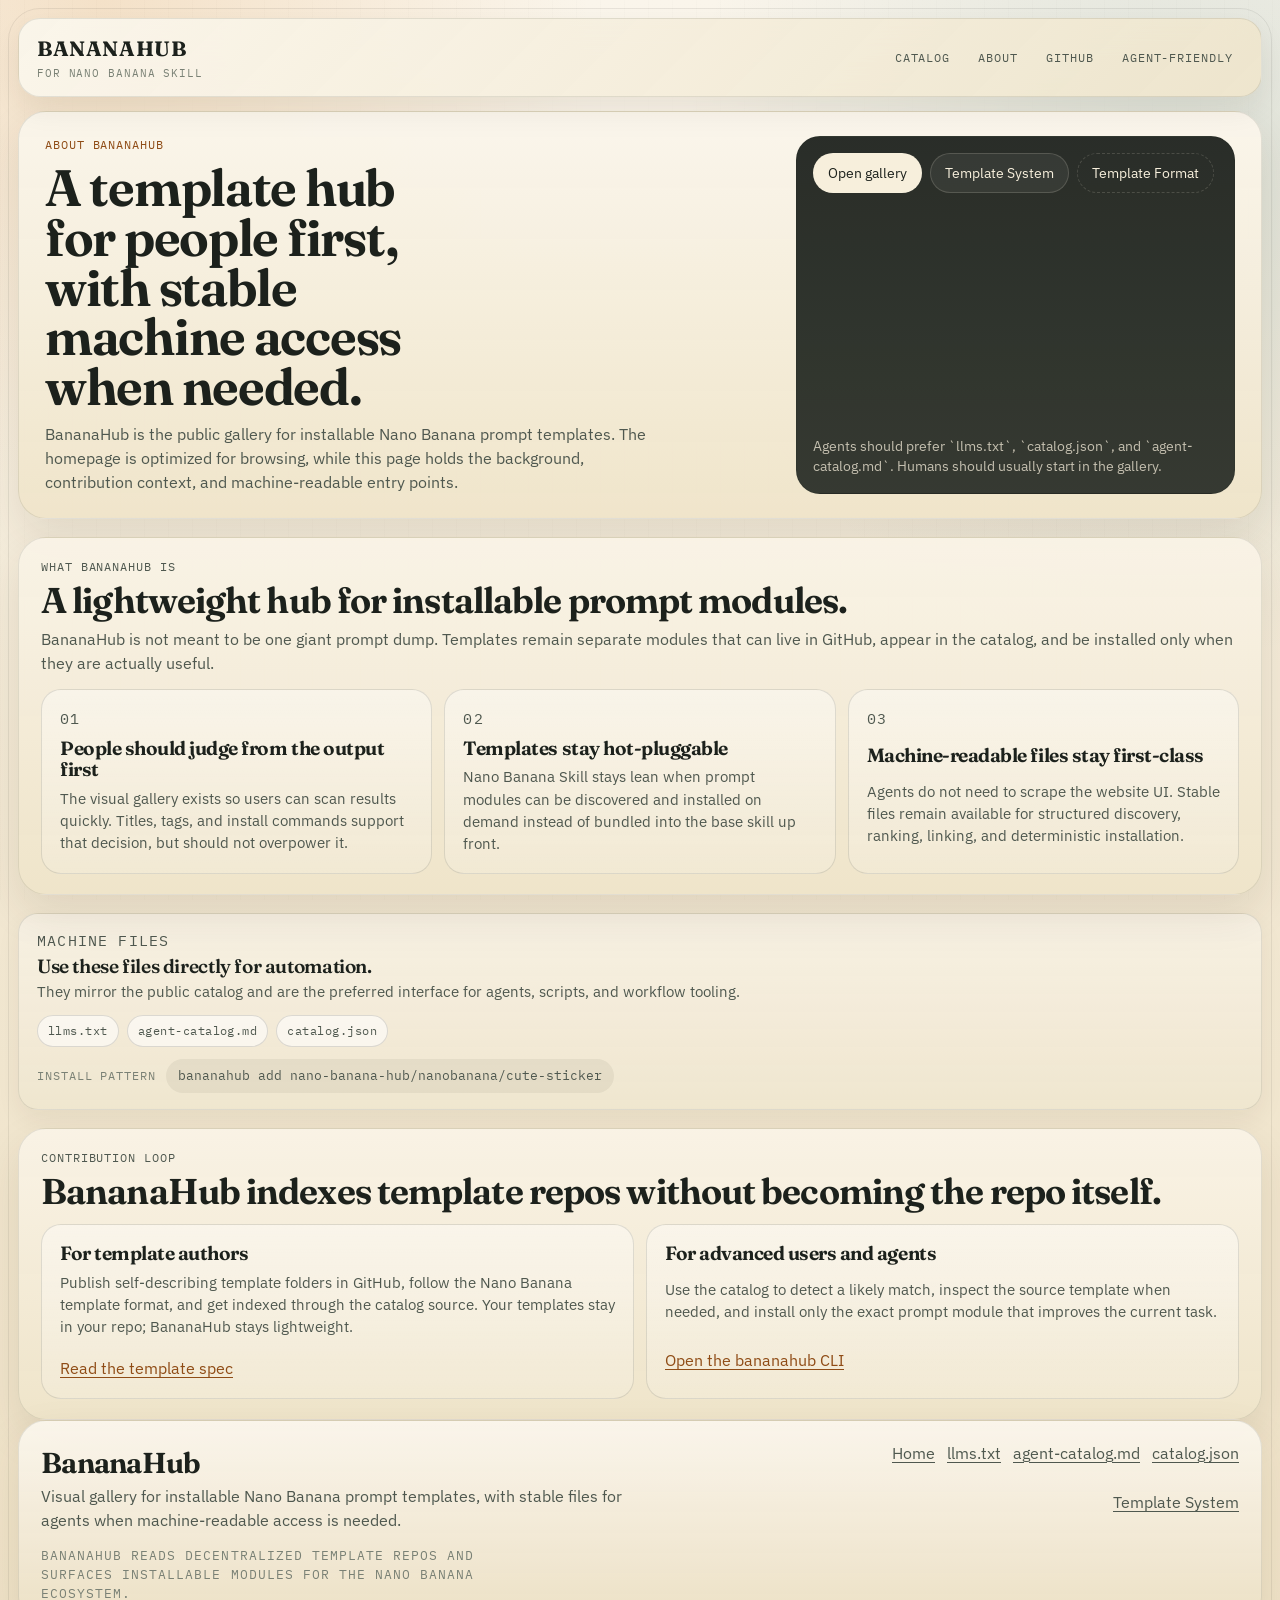
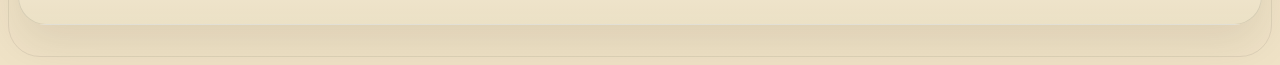
==== about.html @ 9918bb1c "feat: move BananaHub docs off homepage" ====
<!DOCTYPE html>
<html lang="en">
<head>
  <meta charset="UTF-8">
  <meta name="viewport" content="width=device-width, initial-scale=1.0">
  <title>About BananaHub | Nano Banana Template Hub</title>
  <meta
    name="description"
    content="Learn what BananaHub is, why it exists, how templates are indexed, and where agents can access the stable machine-readable files."
  >
  <meta name="robots" content="index,follow,max-image-preview:large">
  <meta name="theme-color" content="#f2c94c">
  <meta property="og:type" content="website">
  <meta property="og:url" content="https://nano-banana-hub.github.io/about.html">
  <meta property="og:title" content="About BananaHub | Nano Banana Template Hub">
  <meta
    property="og:description"
    content="What BananaHub is, why it exists, and how humans, authors, and agents should use it."
  >
  <link rel="canonical" href="https://nano-banana-hub.github.io/about.html">
  <link rel="preconnect" href="https://fonts.googleapis.com">
  <link rel="preconnect" href="https://fonts.gstatic.com" crossorigin>
  <link
    href="https://fonts.googleapis.com/css2?family=Fraunces:opsz,wght@9..144,500;9..144,600;9..144,700&family=IBM+Plex+Mono:wght@400;500;600&family=IBM+Plex+Sans:wght@400;500;600;700&display=swap"
    rel="stylesheet"
  >
  <link rel="stylesheet" href="css/style.css">
  <link rel="icon" href="data:image/svg+xml,<svg xmlns='http://www.w3.org/2000/svg' viewBox='0 0 100 100'><text y='.9em' font-size='90'>🍌</text></svg>">
</head>
<body>
  <a class="skip-link" href="#about-main">Skip to content</a>

  <div class="page-shell">
    <header class="site-header">
      <div class="header-inner">
        <a class="header-brand" href="/">
          <span class="brand-badge">BananaHub</span>
          <span class="brand-note">for Nano Banana Skill</span>
        </a>

        <nav class="header-links" aria-label="Primary">
          <a href="/#catalog-section">Catalog</a>
          <a href="about.html">About</a>
          <a href="https://github.com/nano-banana-hub">GitHub</a>
          <a href="/#agent-access">Agent-Friendly</a>
        </nav>
      </div>
    </header>

    <main id="about-main">
      <section class="hero info-hero">
        <div class="hero-copy">
          <p class="eyebrow">About BananaHub</p>
          <h1>A template hub for people first, with stable machine access when needed.</h1>
          <p class="hero-lead">
            BananaHub is the public gallery for installable Nano Banana prompt templates. The homepage is optimized for browsing,
            while this page holds the background, contribution context, and machine-readable entry points.
          </p>
        </div>

        <aside class="hero-rail" aria-label="About quick links">
          <div class="hero-actions">
            <a class="button button-primary" href="/#catalog-section">Open gallery</a>
            <a class="button button-secondary" href="https://github.com/nano-banana-hub/nanobanana/blob/main/references/template-system.md" target="_blank" rel="noopener">Template System</a>
            <a class="button button-tertiary" href="https://github.com/nano-banana-hub/nanobanana/blob/main/references/template-format-spec.md" target="_blank" rel="noopener">Template Format</a>
          </div>

          <p class="hero-note">
            Agents should prefer `llms.txt`, `catalog.json`, and `agent-catalog.md`. Humans should usually start in the gallery.
          </p>
        </aside>
      </section>

      <section class="manifesto" aria-labelledby="manifesto-title">
        <div class="section-heading">
          <p class="section-kicker">What BananaHub Is</p>
          <h2 id="manifesto-title">A lightweight hub for installable prompt modules.</h2>
          <p>
            BananaHub is not meant to be one giant prompt dump. Templates remain separate modules that can live in GitHub,
            appear in the catalog, and be installed only when they are actually useful.
          </p>
        </div>

        <div class="principle-grid">
          <article class="principle-card">
            <p class="principle-index">01</p>
            <h3>People should judge from the output first</h3>
            <p>
              The visual gallery exists so users can scan results quickly. Titles, tags, and install commands support that
              decision, but should not overpower it.
            </p>
          </article>

          <article class="principle-card">
            <p class="principle-index">02</p>
            <h3>Templates stay hot-pluggable</h3>
            <p>
              Nano Banana Skill stays lean when prompt modules can be discovered and installed on demand instead of bundled into
              the base skill up front.
            </p>
          </article>

          <article class="principle-card">
            <p class="principle-index">03</p>
            <h3>Machine-readable files stay first-class</h3>
            <p>
              Agents do not need to scrape the website UI. Stable files remain available for structured discovery, ranking,
              linking, and deterministic installation.
            </p>
          </article>
        </div>
      </section>

      <section class="agent-strip" aria-labelledby="machine-files-title">
        <div class="agent-strip-copy">
          <p class="section-kicker">Machine Files</p>
          <h2 id="machine-files-title">Use these files directly for automation.</h2>
          <p>
            They mirror the public catalog and are the preferred interface for agents, scripts, and workflow tooling.
          </p>
        </div>

        <div class="agent-strip-links">
          <a class="agent-pill" href="llms.txt">llms.txt</a>
          <a class="agent-pill" href="agent-catalog.md">agent-catalog.md</a>
          <a class="agent-pill" href="catalog.json">catalog.json</a>
        </div>

        <p class="agent-install-line">
          <span>Install pattern</span>
          <code>bananahub add nano-banana-hub/nanobanana/cute-sticker</code>
        </p>
      </section>

      <section class="contribute-strip" aria-labelledby="contribute-title">
        <div class="section-heading">
          <p class="section-kicker">Contribution Loop</p>
          <h2 id="contribute-title">BananaHub indexes template repos without becoming the repo itself.</h2>
        </div>

        <div class="contribute-grid">
          <article class="contribute-card">
            <h3>For template authors</h3>
            <p>
              Publish self-describing template folders in GitHub, follow the Nano Banana template format, and get indexed through
              the catalog source. Your templates stay in your repo; BananaHub stays lightweight.
            </p>
            <a href="https://github.com/nano-banana-hub/nanobanana/blob/main/references/template-format-spec.md" target="_blank" rel="noopener">Read the template spec</a>
          </article>

          <article class="contribute-card">
            <h3>For advanced users and agents</h3>
            <p>
              Use the catalog to detect a likely match, inspect the source template when needed, and install only the exact prompt
              module that improves the current task.
            </p>
            <a href="https://www.npmjs.com/package/bananahub" target="_blank" rel="noopener">Open the bananahub CLI</a>
          </article>
        </div>
      </section>
    </main>

    <footer class="site-footer">
      <div class="footer-top">
        <div>
          <p class="footer-title">BananaHub</p>
          <p class="footer-copy">
            Visual gallery for installable Nano Banana prompt templates, with stable files for agents when machine-readable access
            is needed.
          </p>
        </div>

        <div class="footer-links">
          <a href="/">Home</a>
          <a href="llms.txt">llms.txt</a>
          <a href="agent-catalog.md">agent-catalog.md</a>
          <a href="catalog.json">catalog.json</a>
          <a href="https://github.com/nano-banana-hub/nanobanana/blob/main/references/template-system.md" target="_blank" rel="noopener">Template System</a>
        </div>
      </div>

      <p class="footer-meta">BananaHub reads decentralized template repos and surfaces installable modules for the Nano Banana ecosystem.</p>
    </footer>
  </div>
</body>
</html>
---- css/style.css ----
:root {
  --paper: #f4eddc;
  --paper-deep: #eadbbe;
  --paper-warm: #f8f4ea;
  --ink: #1c211c;
  --ink-soft: #4f584f;
  --ink-faint: #7a8175;
  --line: rgba(28, 33, 28, 0.14);
  --line-strong: rgba(28, 33, 28, 0.26);
  --accent: #d9862a;
  --accent-deep: #8f4c16;
  --accent-soft: rgba(217, 134, 42, 0.14);
  --olive: #5e6d47;
  --olive-soft: rgba(94, 109, 71, 0.12);
  --teal: #2f6e72;
  --shadow-panel: 0 18px 44px rgba(56, 42, 18, 0.1);
  --shadow-card: 0 18px 40px rgba(46, 35, 14, 0.1);
  --radius-xl: 28px;
  --radius-lg: 20px;
  --radius-md: 14px;
  --radius-sm: 10px;
  --content-max: 1460px;
}

*,
*::before,
*::after {
  box-sizing: border-box;
}

html {
  scroll-behavior: smooth;
}

body {
  margin: 0;
  min-width: 320px;
  color: var(--ink);
  font-family: 'IBM Plex Sans', sans-serif;
  line-height: 1.5;
  background:
    radial-gradient(circle at 8% 0%, rgba(217, 134, 42, 0.18), transparent 24%),
    radial-gradient(circle at 92% 10%, rgba(47, 110, 114, 0.14), transparent 26%),
    linear-gradient(180deg, #faf5eb 0%, #f2e8d3 48%, #efe2c6 100%);
}

body::before {
  content: '';
  position: fixed;
  inset: 0;
  pointer-events: none;
  opacity: 0.4;
  background-image:
    linear-gradient(rgba(255, 255, 255, 0.24) 1px, transparent 1px),
    linear-gradient(90deg, rgba(28, 33, 28, 0.024) 1px, transparent 1px);
  background-size: 100% 24px, 24px 100%;
  mix-blend-mode: multiply;
}

a {
  color: inherit;
}

img {
  display: block;
  max-width: 100%;
}

button,
input {
  font: inherit;
}

button {
  cursor: pointer;
}

code {
  font-family: 'IBM Plex Mono', monospace;
}

.skip-link {
  position: absolute;
  top: -56px;
  left: 20px;
  z-index: 60;
  padding: 10px 14px;
  border-radius: 999px;
  background: var(--ink);
  color: #fbf4e5;
  text-decoration: none;
  transition: top 0.18s ease;
}

.skip-link:focus {
  top: 18px;
}

.page-shell {
  position: relative;
  max-width: calc(var(--content-max) + 48px);
  margin: 0 auto;
  padding: 18px 18px 40px;
}

.page-shell::before {
  content: '';
  position: absolute;
  inset: 8px;
  border: 1px solid rgba(28, 33, 28, 0.08);
  border-radius: 32px;
  pointer-events: none;
}

.site-header,
.hero,
.catalog-shell,
.agent-drawer,
.manifesto,
.contribute-strip,
.site-footer {
  position: relative;
  z-index: 1;
}

.site-header {
  position: sticky;
  top: 0;
  z-index: 30;
  padding-bottom: 14px;
  backdrop-filter: blur(18px);
}

.header-inner {
  display: flex;
  align-items: center;
  justify-content: space-between;
  gap: 18px;
  padding: 14px 18px;
  border: 1px solid rgba(28, 33, 28, 0.1);
  border-radius: 22px;
  background: linear-gradient(135deg, rgba(250, 246, 236, 0.94), rgba(239, 229, 203, 0.88));
  box-shadow: 0 12px 28px rgba(55, 43, 19, 0.08);
}

.header-brand {
  display: inline-flex;
  flex-direction: column;
  gap: 1px;
  text-decoration: none;
}

.brand-badge {
  font-family: 'Fraunces', serif;
  font-size: 1.3rem;
  font-weight: 700;
  letter-spacing: 0.03em;
  text-transform: uppercase;
}

.brand-note,
.header-links a,
.eyebrow,
.section-kicker,
.search-label,
.filter-label,
.access-label,
.card-eyebrow,
.modal-kicker,
.modal-install-label,
.modal-meta-item .label,
.footer-meta {
  font-family: 'IBM Plex Mono', monospace;
  letter-spacing: 0.08em;
  text-transform: uppercase;
}

.brand-note {
  color: var(--ink-faint);
  font-size: 0.7rem;
}

.header-links {
  display: flex;
  flex-wrap: wrap;
  justify-content: flex-end;
  gap: 8px;
}

.header-links a {
  display: inline-flex;
  align-items: center;
  min-height: 34px;
  padding: 0 10px;
  border-radius: 999px;
  color: var(--ink-soft);
  font-size: 0.74rem;
  text-decoration: none;
  transition:
    background-color 0.2s ease,
    color 0.2s ease,
    transform 0.2s ease;
}

.header-links a:hover,
.header-links a:focus-visible {
  color: var(--ink);
  background: rgba(28, 33, 28, 0.06);
  transform: translateY(-1px);
}

main {
  display: grid;
  gap: 18px;
}

.hero,
.catalog-shell,
.agent-drawer,
.manifesto,
.contribute-strip,
.site-footer {
  border: 1px solid rgba(28, 33, 28, 0.1);
  border-radius: var(--radius-xl);
  background:
    linear-gradient(180deg, rgba(249, 243, 230, 0.96), rgba(238, 228, 201, 0.95));
  box-shadow: var(--shadow-panel);
}

.hero,
.catalog-shell,
.site-footer {
  background:
    linear-gradient(180deg, rgba(250, 245, 235, 0.98), rgba(239, 228, 201, 0.95)),
    radial-gradient(circle at top right, rgba(94, 109, 71, 0.08), transparent 24%);
}

.hero {
  display: grid;
  grid-template-columns: minmax(0, 1.5fr) minmax(280px, 0.9fr);
  gap: 18px;
  padding: 24px 26px;
  overflow: clip;
}

.hero-compact {
  min-height: 0;
}

.info-hero h1 {
  max-width: 13ch;
}

.hero-copy {
  display: grid;
  gap: 10px;
  align-content: center;
}

.eyebrow,
.section-kicker,
.search-label,
.filter-label,
.access-label,
.card-eyebrow,
.modal-kicker,
.modal-install-label {
  margin: 0;
  color: var(--accent-deep);
  font-size: 0.72rem;
}

.hero h1,
.catalog-intro h2,
.section-heading h2,
.access-card h3,
.principle-card h3,
.contribute-card h3,
.modal h2,
.footer-title,
.card-title {
  margin: 0;
  font-family: 'Fraunces', serif;
  font-weight: 650;
  letter-spacing: -0.025em;
}

.hero h1 {
  max-width: 12ch;
  font-size: clamp(2.2rem, 4vw, 4rem);
  line-height: 0.97;
}

.hero-lead,
.section-heading p,
#results-summary,
.access-card p,
.principle-card p,
.contribute-card p,
.footer-copy,
.modal-desc {
  margin: 0;
  color: var(--ink-soft);
}

.hero-lead {
  max-width: 62ch;
  font-size: 1rem;
}

.hero-rail {
  display: grid;
  gap: 14px;
  align-content: space-between;
  padding: 16px;
  border: 1px solid rgba(28, 33, 28, 0.12);
  border-radius: 24px;
  background: linear-gradient(180deg, rgba(28, 33, 28, 0.94), rgba(42, 47, 40, 0.94));
  color: #f7efdc;
}

.hero-metrics {
  display: grid;
  grid-template-columns: repeat(3, minmax(0, 1fr));
  gap: 10px;
  margin: 0;
  padding: 0;
  list-style: none;
}

.hero-metrics li {
  padding: 12px 12px 10px;
  border: 1px solid rgba(247, 239, 220, 0.12);
  border-radius: 16px;
  background: rgba(255, 255, 255, 0.04);
}

.hero-metrics span {
  display: block;
  font-family: 'Fraunces', serif;
  font-size: 1.55rem;
  line-height: 1;
}

.hero-metrics small {
  display: block;
  margin-top: 7px;
  color: rgba(247, 239, 220, 0.72);
  font-size: 0.76rem;
}

.hero-actions {
  display: flex;
  flex-wrap: wrap;
  gap: 8px;
}

.button,
.pill,
.sort-tab,
.link-button,
.copy-btn,
.card-source-link,
.modal-link,
.modal-link-button,
.lightbox-link,
.lightbox-close,
.modal-close {
  transition:
    transform 0.2s ease,
    border-color 0.2s ease,
    background-color 0.2s ease,
    color 0.2s ease,
    box-shadow 0.2s ease;
}

.button {
  display: inline-flex;
  align-items: center;
  justify-content: center;
  min-height: 40px;
  padding: 0 14px;
  border: 1px solid rgba(247, 239, 220, 0.16);
  border-radius: 999px;
  text-decoration: none;
  font-size: 0.9rem;
}

.button:hover,
.button:focus-visible,
.pill:hover,
.sort-tab:hover,
.link-button:hover,
.copy-btn:hover,
.card-source-link:hover,
.modal-link:hover,
.modal-link-button:hover,
.lightbox-link:hover,
.lightbox-close:hover,
.modal-close:hover,
.access-card:hover,
.access-card:focus-visible,
.template-card:hover,
.template-card:focus-visible {
  transform: translateY(-2px);
}

.button-primary {
  background: #f7efdc;
  color: var(--ink);
}

.button-secondary {
  color: #f7efdc;
  background: rgba(255, 255, 255, 0.06);
}

.button-tertiary {
  color: #f7efdc;
  background: transparent;
  border-style: dashed;
}

.hero-note {
  margin: 0;
  color: rgba(247, 239, 220, 0.74);
  font-size: 0.85rem;
}

.catalog-shell {
  padding: 20px 22px 22px;
  overflow: visible;
}

.catalog-intro {
  display: flex;
  align-items: flex-start;
  justify-content: space-between;
  gap: 18px;
}

.catalog-intro h2,
.section-heading h2 {
  font-size: clamp(1.8rem, 2.8vw, 2.8rem);
  line-height: 1;
}

.catalog-status {
  display: flex;
  gap: 10px;
}

.status-pill {
  min-width: 110px;
  padding: 12px 14px 10px;
  border: 1px solid rgba(28, 33, 28, 0.1);
  border-radius: 16px;
  background: rgba(28, 33, 28, 0.03);
}

.status-pill span {
  display: block;
  font-family: 'Fraunces', serif;
  font-size: 1.5rem;
  line-height: 1;
}

.status-pill small {
  color: var(--ink-faint);
  font-size: 0.76rem;
}

.filter-bar,
.catalog-helper {
  display: flex;
  align-items: center;
  justify-content: space-between;
  gap: 14px;
}

.filter-bar {
  position: sticky;
  top: 80px;
  z-index: 12;
  flex-wrap: wrap;
  margin-top: 16px;
  padding: 14px;
  border: 1px solid rgba(28, 33, 28, 0.12);
  border-radius: 20px;
  background: linear-gradient(180deg, rgba(250, 246, 238, 0.96), rgba(243, 235, 219, 0.95));
  box-shadow: 0 10px 26px rgba(54, 42, 18, 0.08);
}

.search-box {
  flex: 1 1 320px;
  display: grid;
  gap: 6px;
}

.search-input-shell {
  display: flex;
  align-items: center;
  gap: 10px;
  min-height: 48px;
  padding: 0 14px;
  border: 1px solid rgba(28, 33, 28, 0.16);
  border-radius: 16px;
  background: rgba(255, 255, 255, 0.8);
}

.search-icon {
  display: inline-flex;
  align-items: center;
  justify-content: center;
  width: 24px;
  height: 24px;
  border-radius: 50%;
  background: var(--ink);
  color: #f7efdc;
  font-family: 'IBM Plex Mono', monospace;
  font-size: 0.8rem;
}

.search-input-shell input {
  width: 100%;
  border: 0;
  outline: 0;
  background: transparent;
  color: var(--ink);
}

.search-input-shell input::placeholder {
  color: var(--ink-faint);
}

.filter-group {
  min-width: 180px;
  display: grid;
  gap: 6px;
}

.filter-row,
.sort-tabs {
  display: flex;
  flex-wrap: wrap;
  gap: 6px;
}

.pill,
.sort-tab,
.link-button {
  min-height: 34px;
  padding: 0 11px;
  border: 1px solid rgba(28, 33, 28, 0.14);
  border-radius: 999px;
  background: rgba(255, 255, 255, 0.76);
  color: var(--ink-soft);
  font-size: 0.78rem;
}

.pill.active,
.sort-tab.active {
  background: var(--ink);
  border-color: var(--ink);
  color: #f7efdc;
}

.catalog-helper {
  margin-top: 10px;
}

#catalog-hint,
.footer-meta,
.modal-subtitle,
.agent-summary-note {
  color: var(--ink-faint);
}

#catalog-hint {
  margin: 0;
  font-size: 0.88rem;
}

.link-button {
  background: transparent;
}

.card-grid {
  display: grid;
  grid-template-columns: repeat(auto-fill, minmax(210px, 1fr));
  gap: 14px;
  margin-top: 16px;
}

.template-card {
  display: grid;
  gap: 10px;
  min-height: 100%;
  padding: 10px;
  border: 1px solid rgba(28, 33, 28, 0.12);
  border-radius: 22px;
  background: linear-gradient(180deg, rgba(255, 255, 255, 0.58), rgba(247, 240, 226, 0.94));
  box-shadow: var(--shadow-card);
  cursor: pointer;
  outline: none;
}

.template-card:hover,
.template-card:focus-visible {
  border-color: rgba(28, 33, 28, 0.24);
  box-shadow: 0 22px 46px rgba(46, 35, 14, 0.14);
}

.card-image-wrap {
  position: relative;
  aspect-ratio: 1 / 1.02;
  overflow: hidden;
  border-radius: 16px;
  border: 1px solid rgba(28, 33, 28, 0.12);
  background:
    linear-gradient(135deg, rgba(28, 33, 28, 0.08), rgba(255, 255, 255, 0.38)),
    repeating-linear-gradient(135deg, rgba(28, 33, 28, 0.02) 0 10px, rgba(255, 255, 255, 0.05) 10px 20px);
}

.card-image-wrap.prefers-contain img {
  object-fit: contain;
  background: rgba(248, 244, 234, 0.98);
}

.card-image-wrap img {
  position: absolute;
  inset: 0;
  width: 100%;
  height: 100%;
  object-fit: cover;
  opacity: 0;
  transform: scale(1.02);
  transition:
    opacity 0.22s ease,
    transform 0.32s ease;
}

.card-image-wrap.is-loaded img {
  opacity: 1;
  transform: scale(1);
}

.card-image-placeholder {
  position: absolute;
  inset: 0;
  display: grid;
  place-items: center;
  padding: 12px;
}

.card-image-placeholder-label {
  color: var(--ink-faint);
  font-family: 'IBM Plex Mono', monospace;
  font-size: 0.72rem;
  letter-spacing: 0.05em;
  text-transform: uppercase;
  text-align: center;
}

.card-top-badges {
  position: absolute;
  top: 8px;
  left: 8px;
  right: 8px;
  z-index: 1;
  display: flex;
  justify-content: space-between;
  gap: 8px;
}

.card-official-badge,
.card-profile-badge,
.card-aspect-badge {
  display: inline-flex;
  align-items: center;
  min-height: 24px;
  padding: 0 8px;
  border-radius: 999px;
  font-family: 'IBM Plex Mono', monospace;
  font-size: 0.66rem;
  letter-spacing: 0.05em;
  text-transform: uppercase;
}

.card-official-badge {
  background: rgba(250, 244, 233, 0.9);
  color: var(--accent-deep);
}

.card-profile-badge {
  margin-left: auto;
  background: rgba(28, 33, 28, 0.72);
  color: #f7efdc;
}

.card-aspect-badge {
  position: absolute;
  left: 8px;
  bottom: 8px;
  z-index: 1;
  background: rgba(28, 33, 28, 0.8);
  color: #f7efdc;
}

.card-body {
  display: grid;
  gap: 10px;
  padding: 2px 2px 0;
}

.card-head {
  display: flex;
  gap: 10px;
  justify-content: space-between;
  align-items: flex-start;
}

.card-title-stack {
  min-width: 0;
}

.card-eyebrow {
  color: var(--ink-faint);
  font-size: 0.64rem;
}

.card-title {
  margin-top: 3px;
  font-size: 1.08rem;
  line-height: 1.05;
}

.card-subtitle {
  margin-top: 2px;
  color: var(--ink-soft);
  font-size: 0.78rem;
  line-height: 1.35;
}

.card-inline-stat {
  flex: 0 0 auto;
  min-width: 56px;
  padding: 6px 7px;
  border-radius: 12px;
  background: rgba(28, 33, 28, 0.05);
  text-align: right;
}

.card-inline-stat small {
  display: block;
  color: var(--ink-faint);
  font-size: 0.62rem;
  text-transform: uppercase;
  letter-spacing: 0.05em;
}

.card-inline-stat-value {
  display: block;
  font-family: 'Fraunces', serif;
  font-size: 1rem;
  line-height: 1;
}

.card-tags,
.card-badges {
  display: flex;
  flex-wrap: wrap;
  gap: 6px;
}

.tag,
.badge {
  display: inline-flex;
  align-items: center;
  min-height: 24px;
  padding: 0 8px;
  border-radius: 999px;
  font-size: 0.7rem;
}

.tag {
  border: 1px dashed rgba(28, 33, 28, 0.16);
  color: var(--ink-soft);
  background: rgba(255, 255, 255, 0.45);
}

.badge {
  border: 1px solid rgba(28, 33, 28, 0.12);
  background: rgba(28, 33, 28, 0.06);
}

.badge-profile.photo {
  background: rgba(47, 110, 114, 0.14);
}

.badge-profile.sticker {
  background: rgba(217, 134, 42, 0.15);
}

.badge-profile.product {
  background: rgba(94, 109, 71, 0.16);
}

.badge-profile.diagram {
  background: rgba(90, 88, 145, 0.14);
}

.badge-profile.minimal {
  background: rgba(28, 33, 28, 0.08);
}

.card-meta-inline {
  display: flex;
  flex-wrap: wrap;
  gap: 6px 10px;
  color: var(--ink-faint);
  font-size: 0.72rem;
}

.card-meta-inline span {
  display: inline-flex;
  align-items: center;
  gap: 6px;
}

.card-meta-inline span::before {
  content: '';
  width: 4px;
  height: 4px;
  border-radius: 50%;
  background: rgba(28, 33, 28, 0.28);
}

.card-actions {
  display: flex;
  gap: 8px;
}

.copy-btn,
.card-source-link {
  min-height: 34px;
  padding: 0 11px;
  border-radius: 999px;
  text-decoration: none;
  font-size: 0.76rem;
}

.copy-btn {
  flex: 1 1 auto;
  border: 1px solid var(--ink);
  background: var(--ink);
  color: #f7efdc;
}

.copy-btn.copied {
  background: var(--olive);
  border-color: var(--olive);
}

.card-source-link {
  flex: 0 0 auto;
  border: 1px solid rgba(28, 33, 28, 0.14);
  background: rgba(255, 255, 255, 0.64);
  color: var(--ink-soft);
}

.card-empty {
  grid-column: 1 / -1;
  padding: 36px 20px;
  border: 1px dashed rgba(28, 33, 28, 0.18);
  border-radius: 22px;
  background: rgba(255, 255, 255, 0.4);
  text-align: center;
}

.card-empty p {
  margin: 0;
}

.card-empty p + p {
  margin-top: 8px;
  color: var(--ink-soft);
}

.agent-strip {
  display: grid;
  gap: 12px;
  align-items: center;
  padding: 16px 18px;
  border: 1px solid rgba(28, 33, 28, 0.1);
  border-radius: 20px;
  background: linear-gradient(180deg, rgba(247, 241, 228, 0.9), rgba(239, 230, 207, 0.86));
  box-shadow: 0 10px 24px rgba(56, 42, 18, 0.06);
}

.agent-strip h2 {
  margin: 0;
  font-family: 'Fraunces', serif;
  font-size: 1.2rem;
  font-weight: 600;
  letter-spacing: -0.02em;
}

.agent-strip p {
  margin: 0;
  color: var(--ink-soft);
  font-size: 0.92rem;
}

.agent-strip-links {
  display: flex;
  flex-wrap: wrap;
  gap: 8px;
}

.agent-pill {
  display: inline-flex;
  align-items: center;
  min-height: 32px;
  padding: 0 10px;
  border: 1px solid rgba(28, 33, 28, 0.14);
  border-radius: 999px;
  background: rgba(255, 255, 255, 0.58);
  color: var(--ink-soft);
  font-family: 'IBM Plex Mono', monospace;
  font-size: 0.74rem;
  letter-spacing: 0.04em;
  text-decoration: none;
  transition:
    transform 0.2s ease,
    border-color 0.2s ease,
    background-color 0.2s ease;
}

.agent-pill:hover,
.agent-pill:focus-visible {
  transform: translateY(-1px);
  border-color: rgba(28, 33, 28, 0.22);
  background: rgba(255, 255, 255, 0.78);
}

.agent-install-line {
  display: flex;
  flex-wrap: wrap;
  gap: 10px;
  align-items: center;
}

.agent-install-line span {
  color: var(--ink-faint);
  font-family: 'IBM Plex Mono', monospace;
  font-size: 0.72rem;
  letter-spacing: 0.08em;
  text-transform: uppercase;
}

.agent-install-line code {
  display: inline-flex;
  align-items: center;
  min-height: 34px;
  padding: 0 12px;
  border-radius: 999px;
  background: rgba(28, 33, 28, 0.06);
  font-size: 0.8rem;
}

.agent-drawer {
  overflow: hidden;
}

.agent-summary {
  position: relative;
  display: grid;
  gap: 8px;
  padding: 18px 22px;
  cursor: pointer;
  list-style: none;
}

.agent-summary::-webkit-details-marker {
  display: none;
}

.agent-summary::after {
  content: 'Open';
  position: absolute;
  top: 18px;
  right: 22px;
  display: inline-flex;
  align-items: center;
  min-height: 28px;
  padding: 0 10px;
  border: 1px solid rgba(28, 33, 28, 0.14);
  border-radius: 999px;
  color: var(--ink-soft);
  font-family: 'IBM Plex Mono', monospace;
  font-size: 0.72rem;
  letter-spacing: 0.06em;
  text-transform: uppercase;
}

.agent-drawer[open] .agent-summary::after {
  content: 'Close';
}

.agent-summary-title {
  max-width: 56ch;
  font-family: 'Fraunces', serif;
  font-size: 1.45rem;
  font-weight: 600;
  letter-spacing: -0.02em;
}

.agent-summary-note {
  max-width: 60ch;
  font-size: 0.9rem;
}

.agent-drawer-body {
  display: grid;
  gap: 14px;
  padding: 0 22px 20px;
}

.access-grid,
.principle-grid,
.contribute-grid {
  display: grid;
  gap: 12px;
}

.access-grid {
  grid-template-columns: repeat(3, minmax(0, 1fr));
}

.access-card,
.principle-card,
.contribute-card {
  position: relative;
  display: grid;
  gap: 8px;
  padding: 18px;
  border: 1px solid rgba(28, 33, 28, 0.12);
  border-radius: 20px;
  background: linear-gradient(180deg, rgba(255, 255, 255, 0.42), rgba(255, 255, 255, 0.16));
  text-decoration: none;
}

.access-card p,
.principle-card p,
.contribute-card p {
  font-size: 0.92rem;
}

.access-card h3,
.principle-card h3,
.contribute-card h3 {
  font-size: 1.2rem;
  line-height: 1.08;
}

.agent-code-block {
  padding: 16px 18px;
  border: 1px dashed rgba(28, 33, 28, 0.18);
  border-radius: 18px;
  background: rgba(28, 33, 28, 0.03);
}

.agent-code-label {
  margin: 0 0 8px;
  color: var(--accent-deep);
  font-family: 'IBM Plex Mono', monospace;
  font-size: 0.7rem;
  letter-spacing: 0.08em;
  text-transform: uppercase;
}

.agent-code-block code {
  display: block;
  font-size: 0.92rem;
  line-height: 1.55;
  word-break: break-word;
}

.manifesto,
.contribute-strip,
.site-footer {
  padding: 20px 22px;
}

.section-heading {
  display: grid;
  gap: 8px;
}

.principle-grid {
  grid-template-columns: repeat(3, minmax(0, 1fr));
  margin-top: 14px;
}

.principle-index {
  margin: 0;
  color: var(--accent-deep);
  font-family: 'IBM Plex Mono', monospace;
  font-size: 0.72rem;
  letter-spacing: 0.08em;
}

.contribute-grid {
  grid-template-columns: repeat(2, minmax(0, 1fr));
  margin-top: 14px;
}

.contribute-card a {
  display: inline-flex;
  margin-top: 10px;
  color: var(--accent-deep);
  text-decoration-thickness: 1px;
  text-underline-offset: 0.16em;
}

.site-footer {
  background:
    linear-gradient(180deg, rgba(250, 245, 235, 0.98), rgba(235, 224, 197, 0.94)),
    radial-gradient(circle at top right, rgba(28, 33, 28, 0.05), transparent 24%);
}

.footer-top {
  display: flex;
  justify-content: space-between;
  gap: 18px;
}

.footer-title {
  font-size: 1.8rem;
}

.footer-copy,
.footer-meta {
  max-width: 62ch;
}

.footer-links {
  display: flex;
  flex-wrap: wrap;
  justify-content: flex-end;
  gap: 8px 12px;
  max-width: 360px;
}

.footer-links a {
  color: var(--ink-soft);
  text-decoration-thickness: 1px;
  text-underline-offset: 0.16em;
}

.footer-meta {
  margin: 14px 0 0;
  font-size: 0.8rem;
}

.noscript-banner {
  margin: 14px auto 0;
  max-width: 960px;
  padding: 12px 16px;
  border: 1px solid rgba(28, 33, 28, 0.12);
  border-radius: 16px;
  background: rgba(255, 255, 255, 0.82);
}

.modal-overlay,
.lightbox-overlay {
  position: fixed;
  inset: 0;
  opacity: 0;
  visibility: hidden;
  pointer-events: none;
  transition:
    opacity 0.2s ease,
    visibility 0.2s ease;
}

.modal-overlay {
  z-index: 60;
  display: grid;
  place-items: center;
  padding: 20px;
  background: rgba(13, 16, 13, 0.6);
  backdrop-filter: blur(18px);
}

.modal-overlay.open,
.lightbox-overlay.open {
  opacity: 1;
  visibility: visible;
  pointer-events: auto;
}

.modal {
  position: relative;
  display: grid;
  grid-template-columns: minmax(240px, 0.86fr) minmax(0, 1.14fr);
  width: min(940px, 100%);
  max-height: min(88vh, 900px);
  overflow: hidden;
  border: 1px solid rgba(28, 33, 28, 0.1);
  border-radius: 28px;
  background: linear-gradient(180deg, rgba(250, 245, 235, 0.98), rgba(240, 231, 210, 0.98));
  box-shadow: 0 28px 90px rgba(0, 0, 0, 0.28);
}

.modal-close {
  position: absolute;
  top: 16px;
  right: 16px;
  z-index: 2;
  width: 40px;
  height: 40px;
  border: 1px solid rgba(28, 33, 28, 0.14);
  border-radius: 50%;
  background: rgba(250, 245, 235, 0.92);
  color: var(--ink);
}

.modal-image-button {
  position: relative;
  min-height: 100%;
  padding: 0;
  border: 0;
  background:
    linear-gradient(135deg, rgba(28, 33, 28, 0.12), rgba(255, 255, 255, 0.4));
}

.modal-image-button.is-disabled {
  cursor: default;
}

.modal-image {
  width: 100%;
  height: 100%;
  object-fit: cover;
}

.modal-image-hint {
  position: absolute;
  left: 16px;
  bottom: 16px;
  padding: 8px 10px;
  border-radius: 999px;
  background: rgba(28, 33, 28, 0.78);
  color: #f7efdc;
  font-family: 'IBM Plex Mono', monospace;
  font-size: 0.68rem;
  letter-spacing: 0.06em;
  text-transform: uppercase;
}

.modal-body {
  padding: 28px 26px 24px;
  overflow: auto;
}

.modal h2 {
  font-size: clamp(1.8rem, 3vw, 2.6rem);
  line-height: 1;
}

.modal-subtitle,
.modal-desc {
  margin-top: 10px;
}

.modal-badges,
.modal-tags,
#modal-badges,
#modal-tags {
  display: flex;
  flex-wrap: wrap;
  gap: 8px;
}

.modal-meta {
  display: grid;
  grid-template-columns: repeat(2, minmax(0, 1fr));
  gap: 10px;
  margin-top: 18px;
}

.modal-meta-item {
  display: grid;
  gap: 4px;
  padding: 10px 12px;
  border-radius: 14px;
  background: rgba(28, 33, 28, 0.05);
}

.modal-meta-item .label {
  font-size: 0.68rem;
}

.modal-actions {
  display: flex;
  flex-wrap: wrap;
  gap: 8px;
  margin-top: 18px;
}

.modal-link,
.modal-link-button,
.lightbox-link,
.lightbox-close {
  display: inline-flex;
  align-items: center;
  justify-content: center;
  min-height: 38px;
  padding: 0 12px;
  border: 1px solid rgba(28, 33, 28, 0.16);
  border-radius: 999px;
  background: rgba(255, 255, 255, 0.72);
  color: var(--ink);
  text-decoration: none;
}

.modal-install {
  margin-top: 18px;
}

.modal-install-box {
  display: flex;
  align-items: center;
  gap: 10px;
  padding: 14px;
  border: 1px solid rgba(28, 33, 28, 0.12);
  border-radius: 18px;
  background: rgba(28, 33, 28, 0.04);
}

.modal-install-box code {
  flex: 1;
  font-size: 0.94rem;
  line-height: 1.5;
  word-break: break-word;
}

.lightbox-overlay {
  z-index: 70;
  display: grid;
  grid-template-rows: auto 1fr;
  gap: 12px;
  padding: 16px;
  background: rgba(10, 12, 9, 0.92);
}

.lightbox-toolbar {
  display: flex;
  justify-content: flex-end;
  gap: 8px;
}

.lightbox-image {
  width: 100%;
  height: 100%;
  object-fit: contain;
}

.hero,
.template-card,
.access-card,
.principle-card,
.contribute-card,
.modal {
  animation: rise-in 0.52s ease both;
}

.template-card:nth-child(2n),
.access-card:nth-child(2),
.principle-card:nth-child(2) {
  animation-delay: 0.04s;
}

.template-card:nth-child(3n),
.access-card:nth-child(3),
.principle-card:nth-child(3) {
  animation-delay: 0.08s;
}

@keyframes rise-in {
  from {
    opacity: 0;
    transform: translateY(16px);
  }

  to {
    opacity: 1;
    transform: translateY(0);
  }
}

@media (max-width: 1180px) {
  .hero {
    grid-template-columns: 1fr;
  }

  .catalog-intro,
  .footer-top {
    flex-direction: column;
    align-items: flex-start;
  }

  .footer-links {
    justify-content: flex-start;
  }
}

@media (max-width: 980px) {
  .access-grid,
  .principle-grid,
  .contribute-grid,
  .modal {
    grid-template-columns: 1fr;
  }

  .filter-bar {
    position: static;
  }

  .modal {
    max-height: 90vh;
  }

  .modal-image-button {
    min-height: 280px;
  }
}

@media (max-width: 720px) {
  .page-shell {
    padding: 12px 12px 28px;
  }

  .page-shell::before {
    inset: 5px;
    border-radius: 24px;
  }

  .header-inner,
  .hero,
  .catalog-shell,
  .agent-summary,
  .agent-drawer-body,
  .manifesto,
  .contribute-strip,
  .site-footer {
    padding-left: 16px;
    padding-right: 16px;
  }

  .hero h1 {
    max-width: none;
  }

  .hero-metrics,
  .modal-meta {
    grid-template-columns: 1fr;
  }

  .catalog-status {
    width: 100%;
  }

  .status-pill {
    flex: 1;
  }

  .agent-install-line {
    align-items: flex-start;
  }

  .card-grid {
    grid-template-columns: repeat(auto-fill, minmax(180px, 1fr));
  }
}

@media (max-width: 560px) {
  .header-inner {
    align-items: flex-start;
  }

  .header-links {
    justify-content: flex-start;
  }

  .hero-actions,
  .catalog-helper,
  .card-actions,
  .modal-actions {
    flex-direction: column;
    align-items: stretch;
  }

  .button,
  .copy-btn,
  .card-source-link,
  .link-button,
  .modal-link,
  .modal-link-button,
  .lightbox-link,
  .lightbox-close {
    width: 100%;
  }

  .card-grid {
    grid-template-columns: 1fr 1fr;
  }

  .modal-overlay,
  .lightbox-overlay {
    padding: 10px;
  }

  .modal-body {
    padding: 20px 16px 16px;
  }

  .modal-install-box {
    flex-direction: column;
    align-items: stretch;
  }
}

@media (max-width: 420px) {
  .card-grid {
    grid-template-columns: 1fr;
  }
}

@media (prefers-reduced-motion: reduce) {
  html {
    scroll-behavior: auto;
  }

  *,
  *::before,
  *::after {
    animation: none !important;
    transition-duration: 0.01ms !important;
    transition-delay: 0ms !important;
  }
}
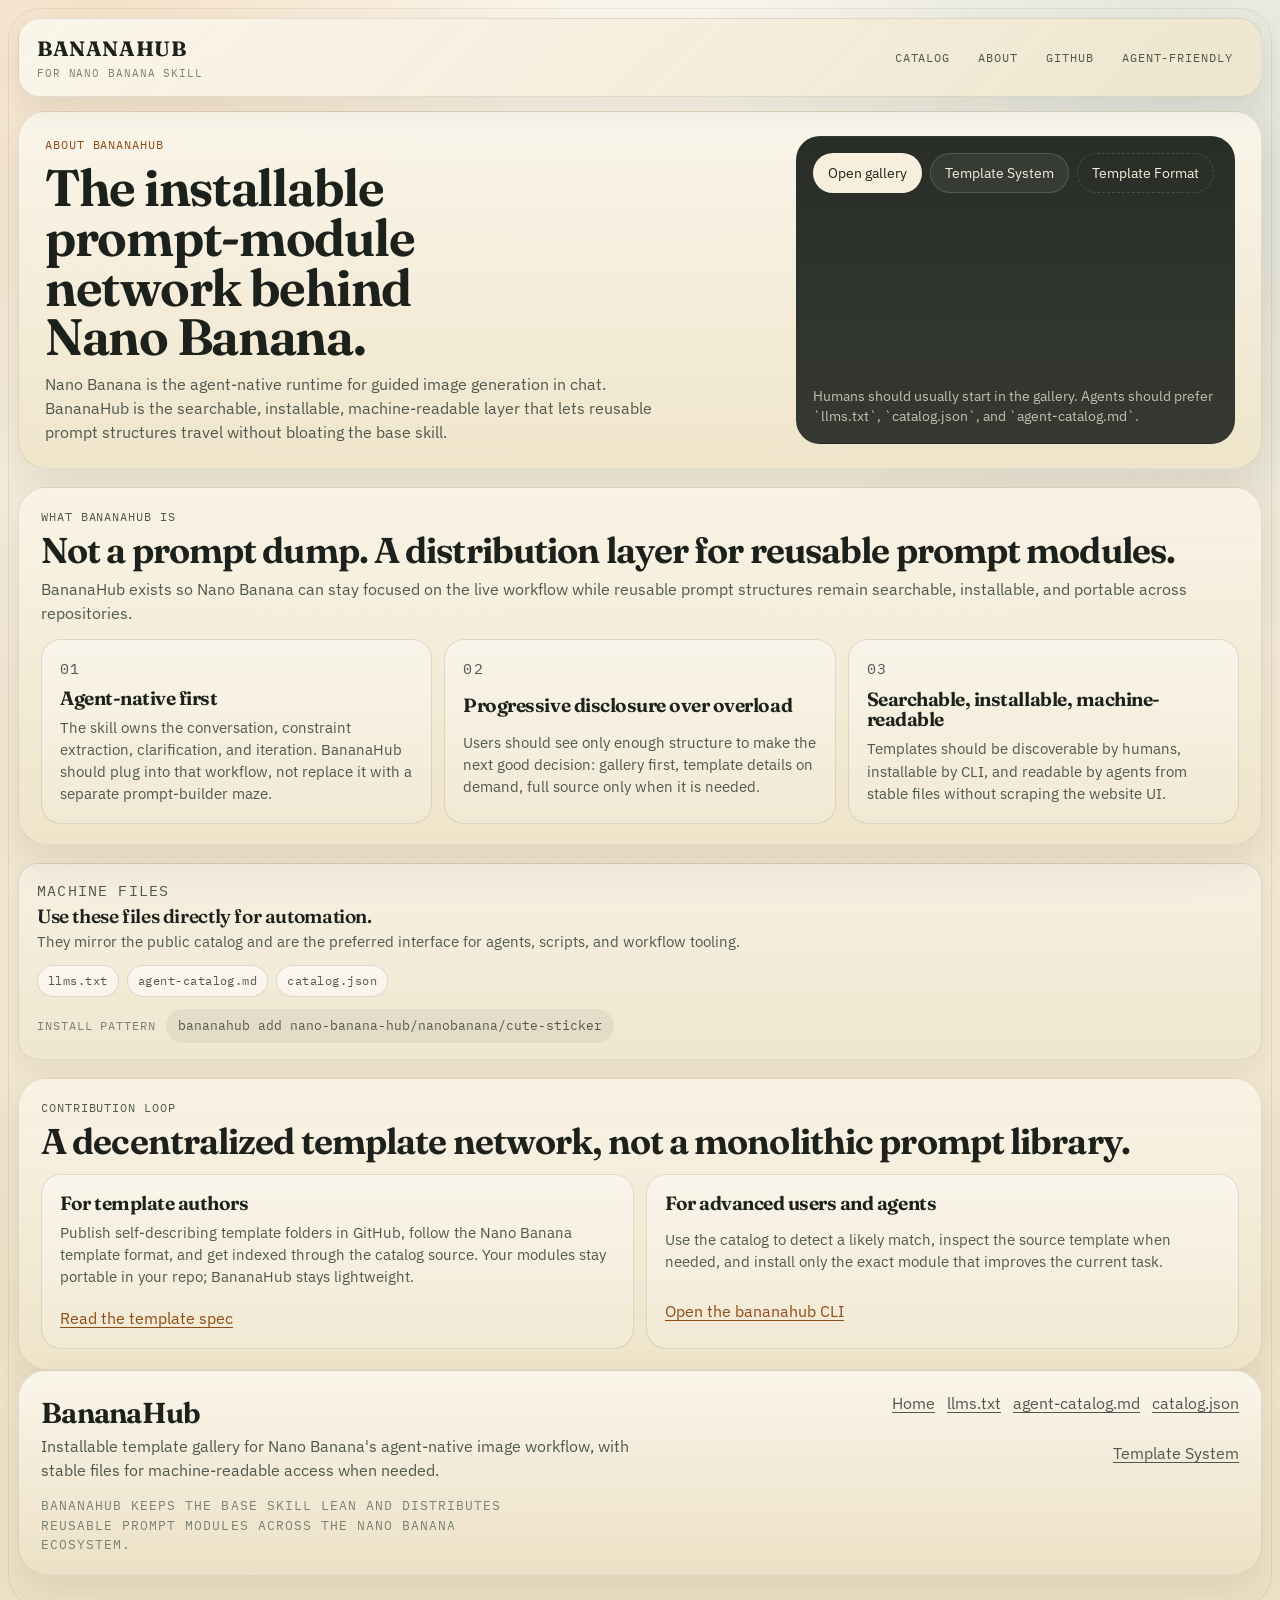
==== commit f6be57a5: "docs: clarify BananaHub positioning" ====
--- a/about.html
+++ b/about.html
@@ -3,19 +3,19 @@
 <head>
   <meta charset="UTF-8">
   <meta name="viewport" content="width=device-width, initial-scale=1.0">
-  <title>About BananaHub | Nano Banana Template Hub</title>
+  <title>About BananaHub | Installable Prompt Network for Nano Banana</title>
   <meta
     name="description"
-    content="Learn what BananaHub is, why it exists, how templates are indexed, and where agents can access the stable machine-readable files."
+    content="Learn how BananaHub fits into the Nano Banana product: a searchable, installable prompt-module network for an agent-native image workflow."
   >
   <meta name="robots" content="index,follow,max-image-preview:large">
   <meta name="theme-color" content="#f2c94c">
   <meta property="og:type" content="website">
   <meta property="og:url" content="https://nano-banana-hub.github.io/about.html">
-  <meta property="og:title" content="About BananaHub | Nano Banana Template Hub">
+  <meta property="og:title" content="About BananaHub | Installable Prompt Network for Nano Banana">
   <meta
     property="og:description"
-    content="What BananaHub is, why it exists, and how humans, authors, and agents should use it."
+    content="What BananaHub is, why it exists, and how humans, authors, and agents should use this installable prompt-module network."
   >
   <link rel="canonical" href="https://nano-banana-hub.github.io/about.html">
   <link rel="preconnect" href="https://fonts.googleapis.com">
@@ -51,10 +51,10 @@
       <section class="hero info-hero">
         <div class="hero-copy">
           <p class="eyebrow">About BananaHub</p>
-          <h1>A template hub for people first, with stable machine access when needed.</h1>
+          <h1>The installable prompt-module network behind Nano Banana.</h1>
           <p class="hero-lead">
-            BananaHub is the public gallery for installable Nano Banana prompt templates. The homepage is optimized for browsing,
-            while this page holds the background, contribution context, and machine-readable entry points.
+            Nano Banana is the agent-native runtime for guided image generation in chat. BananaHub is the searchable,
+            installable, machine-readable layer that lets reusable prompt structures travel without bloating the base skill.
           </p>
         </div>
 
@@ -66,7 +66,7 @@
           </div>
 
           <p class="hero-note">
-            Agents should prefer `llms.txt`, `catalog.json`, and `agent-catalog.md`. Humans should usually start in the gallery.
+            Humans should usually start in the gallery. Agents should prefer `llms.txt`, `catalog.json`, and `agent-catalog.md`.
           </p>
         </aside>
       </section>
@@ -74,38 +74,38 @@
       <section class="manifesto" aria-labelledby="manifesto-title">
         <div class="section-heading">
           <p class="section-kicker">What BananaHub Is</p>
-          <h2 id="manifesto-title">A lightweight hub for installable prompt modules.</h2>
+          <h2 id="manifesto-title">Not a prompt dump. A distribution layer for reusable prompt modules.</h2>
           <p>
-            BananaHub is not meant to be one giant prompt dump. Templates remain separate modules that can live in GitHub,
-            appear in the catalog, and be installed only when they are actually useful.
+            BananaHub exists so Nano Banana can stay focused on the live workflow while reusable prompt structures remain
+            searchable, installable, and portable across repositories.
           </p>
         </div>
 
         <div class="principle-grid">
           <article class="principle-card">
             <p class="principle-index">01</p>
-            <h3>People should judge from the output first</h3>
+            <h3>Agent-native first</h3>
             <p>
-              The visual gallery exists so users can scan results quickly. Titles, tags, and install commands support that
-              decision, but should not overpower it.
+              The skill owns the conversation, constraint extraction, clarification, and iteration. BananaHub should plug into
+              that workflow, not replace it with a separate prompt-builder maze.
             </p>
           </article>
 
           <article class="principle-card">
             <p class="principle-index">02</p>
-            <h3>Templates stay hot-pluggable</h3>
+            <h3>Progressive disclosure over overload</h3>
             <p>
-              Nano Banana Skill stays lean when prompt modules can be discovered and installed on demand instead of bundled into
-              the base skill up front.
+              Users should see only enough structure to make the next good decision: gallery first, template details on demand,
+              full source only when it is needed.
             </p>
           </article>
 
           <article class="principle-card">
             <p class="principle-index">03</p>
-            <h3>Machine-readable files stay first-class</h3>
+            <h3>Searchable, installable, machine-readable</h3>
             <p>
-              Agents do not need to scrape the website UI. Stable files remain available for structured discovery, ranking,
-              linking, and deterministic installation.
+              Templates should be discoverable by humans, installable by CLI, and readable by agents from stable files without
+              scraping the website UI.
             </p>
           </article>
         </div>
@@ -135,7 +135,7 @@
       <section class="contribute-strip" aria-labelledby="contribute-title">
         <div class="section-heading">
           <p class="section-kicker">Contribution Loop</p>
-          <h2 id="contribute-title">BananaHub indexes template repos without becoming the repo itself.</h2>
+          <h2 id="contribute-title">A decentralized template network, not a monolithic prompt library.</h2>
         </div>
 
         <div class="contribute-grid">
@@ -143,7 +143,7 @@
             <h3>For template authors</h3>
             <p>
               Publish self-describing template folders in GitHub, follow the Nano Banana template format, and get indexed through
-              the catalog source. Your templates stay in your repo; BananaHub stays lightweight.
+              the catalog source. Your modules stay portable in your repo; BananaHub stays lightweight.
             </p>
             <a href="https://github.com/nano-banana-hub/nanobanana/blob/main/references/template-format-spec.md" target="_blank" rel="noopener">Read the template spec</a>
           </article>
@@ -151,8 +151,8 @@
           <article class="contribute-card">
             <h3>For advanced users and agents</h3>
             <p>
-              Use the catalog to detect a likely match, inspect the source template when needed, and install only the exact prompt
-              module that improves the current task.
+              Use the catalog to detect a likely match, inspect the source template when needed, and install only the exact module
+              that improves the current task.
             </p>
             <a href="https://www.npmjs.com/package/bananahub" target="_blank" rel="noopener">Open the bananahub CLI</a>
           </article>
@@ -165,8 +165,8 @@
         <div>
           <p class="footer-title">BananaHub</p>
           <p class="footer-copy">
-            Visual gallery for installable Nano Banana prompt templates, with stable files for agents when machine-readable access
-            is needed.
+            Installable template gallery for Nano Banana's agent-native image workflow, with stable files for machine-readable
+            access when needed.
           </p>
         </div>
 
@@ -179,7 +179,7 @@
         </div>
       </div>
 
-      <p class="footer-meta">BananaHub reads decentralized template repos and surfaces installable modules for the Nano Banana ecosystem.</p>
+      <p class="footer-meta">BananaHub keeps the base skill lean and distributes reusable prompt modules across the Nano Banana ecosystem.</p>
     </footer>
   </div>
 </body>
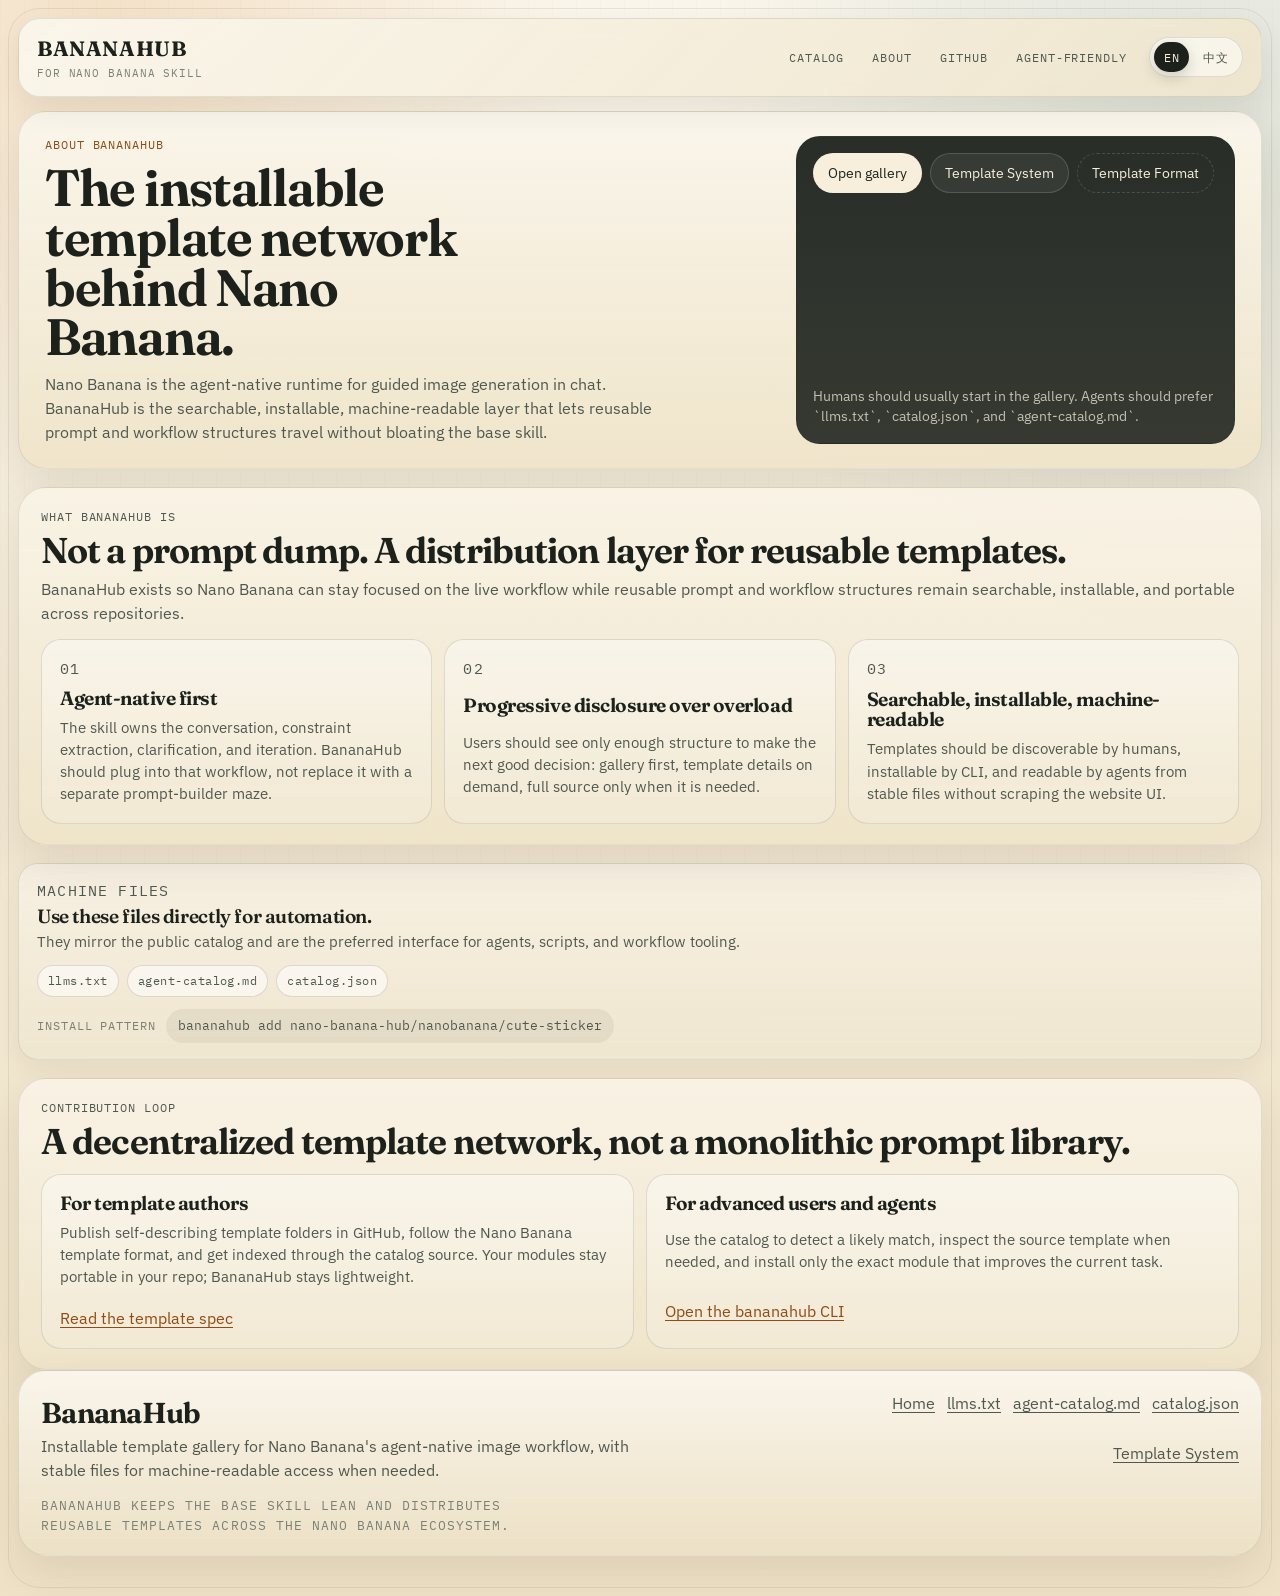
==== commit 8a5f315e: "feat: add chinese site translation support" ====
--- a/about.html
+++ b/about.html
@@ -3,19 +3,23 @@
 <head>
   <meta charset="UTF-8">
   <meta name="viewport" content="width=device-width, initial-scale=1.0">
-  <title>About BananaHub | Installable Prompt Network for Nano Banana</title>
+  <title data-i18n="about.meta.title">About BananaHub | Installable Template Network for Nano Banana</title>
   <meta
+    id="meta-description"
     name="description"
-    content="Learn how BananaHub fits into the Nano Banana product: a searchable, installable prompt-module network for an agent-native image workflow."
+    data-i18n-content="about.meta.description"
+    content="Learn how BananaHub fits into the Nano Banana product: a searchable, installable template network for an agent-native image workflow."
   >
   <meta name="robots" content="index,follow,max-image-preview:large">
   <meta name="theme-color" content="#f2c94c">
   <meta property="og:type" content="website">
   <meta property="og:url" content="https://nano-banana-hub.github.io/about.html">
-  <meta property="og:title" content="About BananaHub | Installable Prompt Network for Nano Banana">
+  <meta id="meta-og-title" property="og:title" data-i18n-content="about.meta.ogTitle" content="About BananaHub | Installable Template Network for Nano Banana">
   <meta
+    id="meta-og-description"
     property="og:description"
-    content="What BananaHub is, why it exists, and how humans, authors, and agents should use this installable prompt-module network."
+    data-i18n-content="about.meta.ogDescription"
+    content="What BananaHub is, why it exists, and how humans, authors, and agents should use this installable template network."
   >
   <link rel="canonical" href="https://nano-banana-hub.github.io/about.html">
   <link rel="preconnect" href="https://fonts.googleapis.com">
@@ -27,45 +31,52 @@
   <link rel="stylesheet" href="css/style.css">
   <link rel="icon" href="data:image/svg+xml,<svg xmlns='http://www.w3.org/2000/svg' viewBox='0 0 100 100'><text y='.9em' font-size='90'>🍌</text></svg>">
 </head>
-<body>
-  <a class="skip-link" href="#about-main">Skip to content</a>
+<body data-page="about">
+  <a class="skip-link" href="#about-main" data-i18n="common.skipToContent">Skip to content</a>
 
   <div class="page-shell">
     <header class="site-header">
       <div class="header-inner">
         <a class="header-brand" href="/">
           <span class="brand-badge">BananaHub</span>
-          <span class="brand-note">for Nano Banana Skill</span>
+          <span class="brand-note" data-i18n="common.brandNote">for Nano Banana Skill</span>
         </a>
 
-        <nav class="header-links" aria-label="Primary">
-          <a href="/#catalog-section">Catalog</a>
-          <a href="about.html">About</a>
-          <a href="https://github.com/nano-banana-hub">GitHub</a>
-          <a href="/#agent-access">Agent-Friendly</a>
-        </nav>
+        <div class="header-controls">
+          <nav class="header-links" aria-label="Primary" data-i18n-aria-label="common.primaryNav">
+            <a href="/#catalog-section" data-i18n="common.nav.catalog">Catalog</a>
+            <a href="about.html" data-i18n="common.nav.about">About</a>
+            <a href="https://github.com/nano-banana-hub" data-i18n="common.nav.github">GitHub</a>
+            <a href="/#agent-access" data-i18n="common.nav.agentFriendly">Agent-Friendly</a>
+          </nav>
+
+          <div class="language-switch" role="group" aria-label="Language" data-i18n-aria-label="common.languageSwitcher">
+            <button class="language-button" data-lang-switch="en" type="button" aria-pressed="false">EN</button>
+            <button class="language-button" data-lang-switch="zh-CN" type="button" aria-pressed="false">中文</button>
+          </div>
+        </div>
       </div>
     </header>
 
     <main id="about-main">
       <section class="hero info-hero">
         <div class="hero-copy">
-          <p class="eyebrow">About BananaHub</p>
-          <h1>The installable prompt-module network behind Nano Banana.</h1>
-          <p class="hero-lead">
+          <p class="eyebrow" data-i18n="about.hero.eyebrow">About BananaHub</p>
+          <h1 data-i18n="about.hero.title">The installable template network behind Nano Banana.</h1>
+          <p class="hero-lead" data-i18n="about.hero.lead">
             Nano Banana is the agent-native runtime for guided image generation in chat. BananaHub is the searchable,
-            installable, machine-readable layer that lets reusable prompt structures travel without bloating the base skill.
+            installable, machine-readable layer that lets reusable prompt and workflow structures travel without bloating the base skill.
           </p>
         </div>
 
         <aside class="hero-rail" aria-label="About quick links">
           <div class="hero-actions">
-            <a class="button button-primary" href="/#catalog-section">Open gallery</a>
-            <a class="button button-secondary" href="https://github.com/nano-banana-hub/nanobanana/blob/main/references/template-system.md" target="_blank" rel="noopener">Template System</a>
-            <a class="button button-tertiary" href="https://github.com/nano-banana-hub/nanobanana/blob/main/references/template-format-spec.md" target="_blank" rel="noopener">Template Format</a>
+            <a class="button button-primary" href="/#catalog-section" data-i18n="about.hero.actions.openGallery">Open gallery</a>
+            <a class="button button-secondary" href="https://github.com/nano-banana-hub/nanobanana/blob/main/references/template-system.md" target="_blank" rel="noopener" data-i18n="about.hero.actions.templateSystem">Template System</a>
+            <a class="button button-tertiary" href="https://github.com/nano-banana-hub/nanobanana/blob/main/references/template-format-spec.md" target="_blank" rel="noopener" data-i18n="about.hero.actions.templateFormat">Template Format</a>
           </div>
 
-          <p class="hero-note">
+          <p class="hero-note" data-i18n="about.hero.note">
             Humans should usually start in the gallery. Agents should prefer `llms.txt`, `catalog.json`, and `agent-catalog.md`.
           </p>
         </aside>
@@ -73,10 +84,10 @@
 
       <section class="manifesto" aria-labelledby="manifesto-title">
         <div class="section-heading">
-          <p class="section-kicker">What BananaHub Is</p>
-          <h2 id="manifesto-title">Not a prompt dump. A distribution layer for reusable prompt modules.</h2>
-          <p>
-            BananaHub exists so Nano Banana can stay focused on the live workflow while reusable prompt structures remain
+          <p class="section-kicker" data-i18n="about.manifesto.kicker">What BananaHub Is</p>
+          <h2 id="manifesto-title" data-i18n="about.manifesto.title">Not a prompt dump. A distribution layer for reusable templates.</h2>
+          <p data-i18n="about.manifesto.lead">
+            BananaHub exists so Nano Banana can stay focused on the live workflow while reusable prompt and workflow structures remain
             searchable, installable, and portable across repositories.
           </p>
         </div>
@@ -84,8 +95,8 @@
         <div class="principle-grid">
           <article class="principle-card">
             <p class="principle-index">01</p>
-            <h3>Agent-native first</h3>
-            <p>
+            <h3 data-i18n="about.principles.first.title">Agent-native first</h3>
+            <p data-i18n="about.principles.first.body">
               The skill owns the conversation, constraint extraction, clarification, and iteration. BananaHub should plug into
               that workflow, not replace it with a separate prompt-builder maze.
             </p>
@@ -93,8 +104,8 @@
 
           <article class="principle-card">
             <p class="principle-index">02</p>
-            <h3>Progressive disclosure over overload</h3>
-            <p>
+            <h3 data-i18n="about.principles.second.title">Progressive disclosure over overload</h3>
+            <p data-i18n="about.principles.second.body">
               Users should see only enough structure to make the next good decision: gallery first, template details on demand,
               full source only when it is needed.
             </p>
@@ -102,8 +113,8 @@
 
           <article class="principle-card">
             <p class="principle-index">03</p>
-            <h3>Searchable, installable, machine-readable</h3>
-            <p>
+            <h3 data-i18n="about.principles.third.title">Searchable, installable, machine-readable</h3>
+            <p data-i18n="about.principles.third.body">
               Templates should be discoverable by humans, installable by CLI, and readable by agents from stable files without
               scraping the website UI.
             </p>
@@ -113,9 +124,9 @@
 
       <section class="agent-strip" aria-labelledby="machine-files-title">
         <div class="agent-strip-copy">
-          <p class="section-kicker">Machine Files</p>
-          <h2 id="machine-files-title">Use these files directly for automation.</h2>
-          <p>
+          <p class="section-kicker" data-i18n="about.machineFiles.kicker">Machine Files</p>
+          <h2 id="machine-files-title" data-i18n="about.machineFiles.title">Use these files directly for automation.</h2>
+          <p data-i18n="about.machineFiles.lead">
             They mirror the public catalog and are the preferred interface for agents, scripts, and workflow tooling.
           </p>
         </div>
@@ -127,34 +138,34 @@
         </div>
 
         <p class="agent-install-line">
-          <span>Install pattern</span>
+          <span data-i18n="about.machineFiles.installPattern">Install pattern</span>
           <code>bananahub add nano-banana-hub/nanobanana/cute-sticker</code>
         </p>
       </section>
 
       <section class="contribute-strip" aria-labelledby="contribute-title">
         <div class="section-heading">
-          <p class="section-kicker">Contribution Loop</p>
-          <h2 id="contribute-title">A decentralized template network, not a monolithic prompt library.</h2>
+          <p class="section-kicker" data-i18n="about.contribute.kicker">Contribution Loop</p>
+          <h2 id="contribute-title" data-i18n="about.contribute.title">A decentralized template network, not a monolithic prompt library.</h2>
         </div>
 
         <div class="contribute-grid">
           <article class="contribute-card">
-            <h3>For template authors</h3>
-            <p>
+            <h3 data-i18n="about.contribute.authors.title">For template authors</h3>
+            <p data-i18n="about.contribute.authors.body">
               Publish self-describing template folders in GitHub, follow the Nano Banana template format, and get indexed through
               the catalog source. Your modules stay portable in your repo; BananaHub stays lightweight.
             </p>
-            <a href="https://github.com/nano-banana-hub/nanobanana/blob/main/references/template-format-spec.md" target="_blank" rel="noopener">Read the template spec</a>
+            <a href="https://github.com/nano-banana-hub/nanobanana/blob/main/references/template-format-spec.md" target="_blank" rel="noopener" data-i18n="about.contribute.authors.link">Read the template spec</a>
           </article>
 
           <article class="contribute-card">
-            <h3>For advanced users and agents</h3>
-            <p>
+            <h3 data-i18n="about.contribute.agents.title">For advanced users and agents</h3>
+            <p data-i18n="about.contribute.agents.body">
               Use the catalog to detect a likely match, inspect the source template when needed, and install only the exact module
               that improves the current task.
             </p>
-            <a href="https://www.npmjs.com/package/bananahub" target="_blank" rel="noopener">Open the bananahub CLI</a>
+            <a href="https://www.npmjs.com/package/bananahub" target="_blank" rel="noopener" data-i18n="about.contribute.agents.link">Open the bananahub CLI</a>
           </article>
         </div>
       </section>
@@ -164,23 +175,25 @@
       <div class="footer-top">
         <div>
           <p class="footer-title">BananaHub</p>
-          <p class="footer-copy">
+          <p class="footer-copy" data-i18n="about.footer.copy">
             Installable template gallery for Nano Banana's agent-native image workflow, with stable files for machine-readable
             access when needed.
           </p>
         </div>
 
         <div class="footer-links">
-          <a href="/">Home</a>
+          <a href="/" data-i18n="common.nav.home">Home</a>
           <a href="llms.txt">llms.txt</a>
           <a href="agent-catalog.md">agent-catalog.md</a>
           <a href="catalog.json">catalog.json</a>
-          <a href="https://github.com/nano-banana-hub/nanobanana/blob/main/references/template-system.md" target="_blank" rel="noopener">Template System</a>
+          <a href="https://github.com/nano-banana-hub/nanobanana/blob/main/references/template-system.md" target="_blank" rel="noopener" data-i18n="about.footer.templateSystem">Template System</a>
         </div>
       </div>
 
-      <p class="footer-meta">BananaHub keeps the base skill lean and distributes reusable prompt modules across the Nano Banana ecosystem.</p>
+      <p class="footer-meta" data-i18n="about.footer.meta">BananaHub keeps the base skill lean and distributes reusable templates across the Nano Banana ecosystem.</p>
     </footer>
   </div>
+
+  <script type="module" src="js/about.js"></script>
 </body>
 </html>
--- a/css/style.css
+++ b/css/style.css
@@ -187,6 +187,55 @@
   gap: 8px;
 }
 
+.header-controls {
+  display: flex;
+  flex: 1 1 auto;
+  flex-wrap: wrap;
+  align-items: center;
+  justify-content: flex-end;
+  gap: 12px;
+}
+
+.language-switch {
+  display: inline-flex;
+  align-items: center;
+  gap: 4px;
+  padding: 4px;
+  border: 1px solid rgba(28, 33, 28, 0.12);
+  border-radius: 999px;
+  background: rgba(255, 255, 255, 0.54);
+  box-shadow: inset 0 1px 0 rgba(255, 255, 255, 0.36);
+}
+
+.language-button {
+  min-height: 30px;
+  padding: 0 10px;
+  border: 0;
+  border-radius: 999px;
+  background: transparent;
+  color: var(--ink-soft);
+  font-family: 'IBM Plex Mono', monospace;
+  font-size: 0.74rem;
+  letter-spacing: 0.04em;
+  transition:
+    transform 0.2s ease,
+    background-color 0.2s ease,
+    color 0.2s ease,
+    box-shadow 0.2s ease;
+}
+
+.language-button:hover,
+.language-button:focus-visible {
+  transform: translateY(-1px);
+  color: var(--ink);
+}
+
+.language-button.active {
+  background: var(--ink);
+  color: #f7efdc;
+  box-shadow: 0 6px 14px rgba(28, 33, 28, 0.18);
+}
+
 .header-links a {
   display: inline-flex;
   align-items: center;
@@ -668,23 +717,44 @@
   left: 8px;
   right: 8px;
   z-index: 1;
-  display: flex;
-  justify-content: space-between;
+  display: grid;
+  grid-template-columns: minmax(0, 1fr) auto;
+  align-items: start;
   gap: 8px;
 }
 
+.card-top-badges-left,
+.card-top-badges-right {
+  display: flex;
+  flex-wrap: wrap;
+  align-items: flex-start;
+  min-width: 0;
+  gap: 8px;
+}
+
+.card-top-badges-right {
+  justify-content: flex-end;
+}
+
 .card-official-badge,
+.card-type-badge,
 .card-profile-badge,
+.card-source-badge,
+.card-flag-badge,
 .card-aspect-badge {
   display: inline-flex;
   align-items: center;
-  min-height: 24px;
-  padding: 0 8px;
+  min-height: 22px;
+  padding: 0 7px;
   border-radius: 999px;
   font-family: 'IBM Plex Mono', monospace;
-  font-size: 0.66rem;
+  font-size: 0.62rem;
   letter-spacing: 0.05em;
   text-transform: uppercase;
+  max-width: 100%;
+  overflow: hidden;
+  text-overflow: ellipsis;
+  white-space: nowrap;
 }
 
 .card-official-badge {
@@ -693,9 +763,33 @@
 }
 
 .card-profile-badge {
-  margin-left: auto;
+  min-height: 18px;
+  padding: 0 6px;
+  border-radius: 7px;
+  font-size: 0.58rem;
+  letter-spacing: 0.04em;
   background: rgba(28, 33, 28, 0.72);
   color: #f7efdc;
+}
+
+.card-type-badge {
+  min-height: 18px;
+  padding: 0 6px;
+  border-radius: 7px;
+  font-size: 0.58rem;
+  letter-spacing: 0.04em;
+  background: rgba(47, 110, 114, 0.16);
+  color: var(--teal);
+}
+
+.card-source-badge {
+  background: rgba(47, 110, 114, 0.14);
+  color: var(--teal);
+}
+
+.card-flag-badge {
+  background: rgba(217, 134, 42, 0.18);
+  color: var(--accent-deep);
 }
 
 .card-aspect-badge {
@@ -794,6 +888,22 @@
   background: rgba(28, 33, 28, 0.06);
 }
 
+.badge-source {
+  background: rgba(47, 110, 114, 0.12);
+}
+
+.badge-flag {
+  background: rgba(217, 134, 42, 0.16);
+}
+
+.badge-type.prompt {
+  background: rgba(47, 110, 114, 0.12);
+}
+
+.badge-type.workflow {
+  background: rgba(217, 134, 42, 0.15);
+}
+
 .badge-profile.photo {
   background: rgba(47, 110, 114, 0.14);
 }
@@ -812,6 +922,10 @@
 
 .badge-profile.minimal {
   background: rgba(28, 33, 28, 0.08);
+}
+
+.badge-profile.general {
+  background: rgba(122, 90, 41, 0.12);
 }
 
 .card-meta-inline {
@@ -838,16 +952,47 @@
 
 .card-actions {
   display: flex;
+  flex-wrap: wrap;
+  align-items: center;
   gap: 8px;
 }
 
+.card-action-stat,
 .copy-btn,
 .card-source-link {
+  display: inline-flex;
+  align-items: center;
+  justify-content: center;
   min-height: 34px;
   padding: 0 11px;
   border-radius: 999px;
   text-decoration: none;
   font-size: 0.76rem;
+  text-align: center;
+  white-space: nowrap;
+  line-height: 1;
+}
+
+.card-action-stat {
+  gap: 7px;
+  padding-inline: 12px;
+  border: 1px solid rgba(28, 33, 28, 0.12);
+  background: rgba(28, 33, 28, 0.05);
+  color: var(--ink-soft);
+}
+
+.card-action-stat small {
+  color: var(--ink-faint);
+  font-size: 0.62rem;
+  letter-spacing: 0.05em;
+  text-transform: uppercase;
+}
+
+.card-action-stat-value {
+  color: var(--ink);
+  font-family: 'Fraunces', serif;
+  font-size: 0.96rem;
+  line-height: 1;
 }
 
 .copy-btn {
@@ -860,6 +1005,13 @@
 .copy-btn.copied {
   background: var(--olive);
   border-color: var(--olive);
+}
+
+.copy-btn-compact {
+  flex: 0 0 auto;
+  min-height: 30px;
+  padding: 0 10px;
+  font-size: 0.72rem;
 }
 
 .card-source-link {
@@ -1284,6 +1436,10 @@
   gap: 8px;
 }
 
+#modal-tags {
+  margin-top: 12px;
+}
+
 .modal-meta {
   display: grid;
   grid-template-columns: repeat(2, minmax(0, 1fr));
@@ -1341,10 +1497,15 @@
 }
 
 .modal-install-box code {
-  flex: 1;
+  flex: 1 1 auto;
+  min-width: 0;
   font-size: 0.94rem;
-  line-height: 1.5;
-  word-break: break-word;
+  line-height: 1.4;
+  white-space: nowrap;
+  word-break: normal;
+  overflow-x: auto;
+  overflow-y: hidden;
+  scrollbar-width: thin;
 }
 
 .lightbox-overlay {
@@ -1491,8 +1652,18 @@
     align-items: flex-start;
   }
 
+  .header-controls {
+    width: 100%;
+    flex-direction: column;
+    align-items: flex-start;
+  }
+
   .header-links {
     justify-content: flex-start;
+  }
+
+  .language-switch {
+    align-self: flex-start;
   }
 
   .hero-actions,
@@ -1503,7 +1674,16 @@
     align-items: stretch;
   }
 
+  .card-top-badges {
+    grid-template-columns: 1fr;
+  }
+
+  .card-top-badges-right {
+    justify-content: flex-start;
+  }
+
   .button,
+  .card-action-stat,
   .copy-btn,
   .card-source-link,
   .link-button,
@@ -1528,8 +1708,12 @@
   }
 
   .modal-install-box {
-    flex-direction: column;
-    align-items: stretch;
+    flex-direction: row;
+    align-items: center;
+  }
+
+  .copy-btn-compact {
+    width: auto;
   }
 }
 
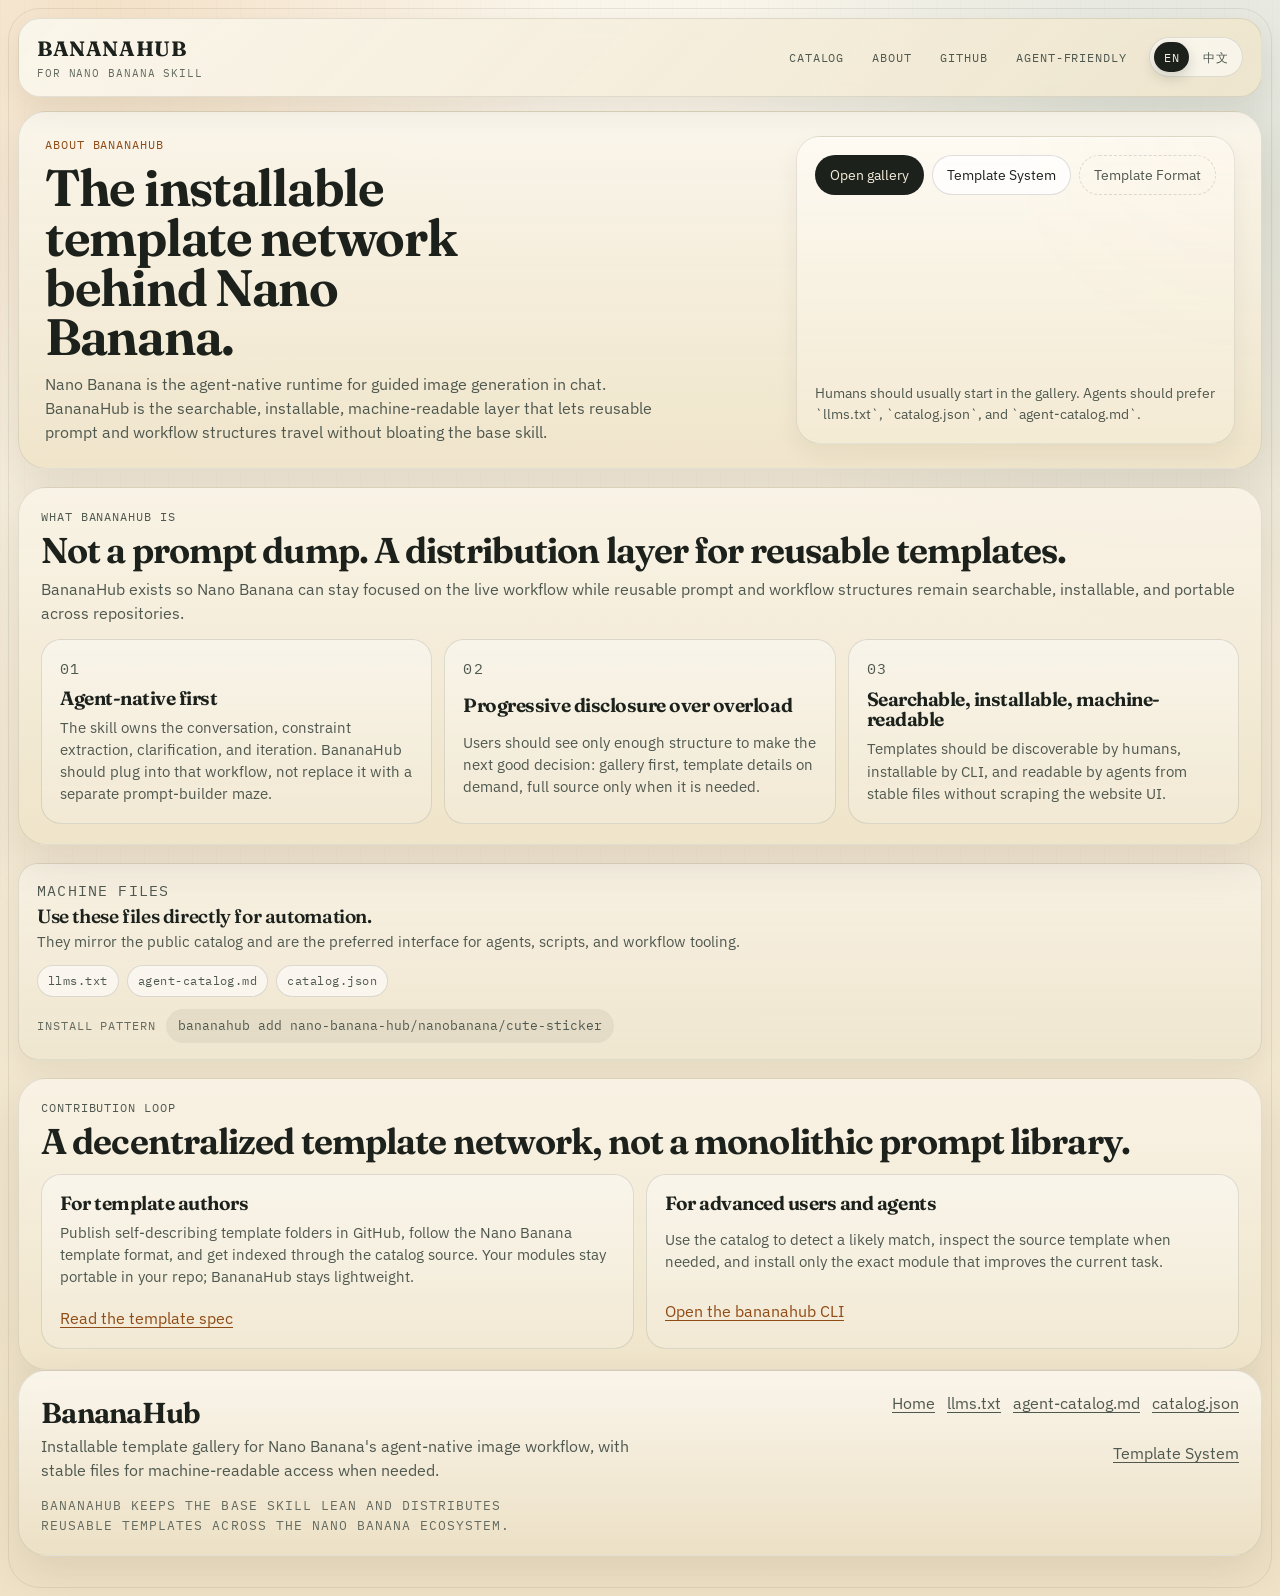
==== commit f079e2c7: "fix: improve site readability and agent metadata" ====
--- a/about.html
+++ b/about.html
@@ -22,6 +22,9 @@
     content="What BananaHub is, why it exists, and how humans, authors, and agents should use this installable template network."
   >
   <link rel="canonical" href="https://nano-banana-hub.github.io/about.html">
+  <link rel="alternate" type="application/json" title="Machine-readable catalog JSON" href="catalog.json">
+  <link rel="alternate" type="text/plain" title="LLM workflow instructions" href="llms.txt">
+  <link rel="alternate" type="text/markdown" title="Agent catalog markdown" href="agent-catalog.md">
   <link rel="preconnect" href="https://fonts.googleapis.com">
   <link rel="preconnect" href="https://fonts.gstatic.com" crossorigin>
   <link
--- a/css/style.css
+++ b/css/style.css
@@ -4,7 +4,7 @@
   --paper-warm: #f8f4ea;
   --ink: #1c211c;
   --ink-soft: #4f584f;
-  --ink-faint: #7a8175;
+  --ink-faint: #646b60;
   --line: rgba(28, 33, 28, 0.14);
   --line-strong: rgba(28, 33, 28, 0.26);
   --accent: #d9862a;
@@ -359,13 +359,18 @@
 
 .hero-rail {
   display: grid;
-  gap: 14px;
+  gap: 16px;
   align-content: space-between;
-  padding: 16px;
-  border: 1px solid rgba(28, 33, 28, 0.12);
+  padding: 18px;
+  border: 1px solid rgba(28, 33, 28, 0.1);
   border-radius: 24px;
-  background: linear-gradient(180deg, rgba(28, 33, 28, 0.94), rgba(42, 47, 40, 0.94));
-  color: #f7efdc;
+  background:
+    linear-gradient(180deg, rgba(255, 252, 245, 0.78), rgba(244, 235, 213, 0.9)),
+    radial-gradient(circle at top right, rgba(217, 134, 42, 0.12), transparent 44%);
+  color: var(--ink);
+  box-shadow:
+    inset 0 1px 0 rgba(255, 255, 255, 0.46),
+    0 10px 22px rgba(56, 42, 18, 0.06);
 }
 
 .hero-metrics {
@@ -379,9 +384,9 @@
 
 .hero-metrics li {
   padding: 12px 12px 10px;
-  border: 1px solid rgba(247, 239, 220, 0.12);
+  border: 1px solid rgba(28, 33, 28, 0.1);
   border-radius: 16px;
-  background: rgba(255, 255, 255, 0.04);
+  background: rgba(255, 255, 255, 0.6);
 }
 
 .hero-metrics span {
@@ -389,13 +394,33 @@
   font-family: 'Fraunces', serif;
   font-size: 1.55rem;
   line-height: 1;
+  color: var(--ink);
 }
 
 .hero-metrics small {
   display: block;
   margin-top: 7px;
-  color: rgba(247, 239, 220, 0.72);
-  font-size: 0.76rem;
+  color: var(--ink-soft);
+  font-size: 0.8rem;
+}
+
+.hero-rail .button {
+  border-color: rgba(28, 33, 28, 0.14);
+}
+
+.hero-rail .button-primary {
+  background: var(--ink);
+  color: #f7efdc;
+}
+
+.hero-rail .button-secondary {
+  color: var(--ink);
+  background: rgba(255, 255, 255, 0.78);
+}
+
+.hero-rail .button-tertiary {
+  color: var(--ink-soft);
+  background: transparent;
 }
 
 .hero-actions {
@@ -472,8 +497,8 @@
 
 .hero-note {
   margin: 0;
-  color: rgba(247, 239, 220, 0.74);
-  font-size: 0.85rem;
+  color: var(--ink-soft);
+  font-size: 0.9rem;
 }
 
 .catalog-shell {
@@ -643,9 +668,9 @@
 
 .template-card {
   display: grid;
-  gap: 10px;
+  gap: 12px;
   min-height: 100%;
-  padding: 10px;
+  padding: 12px;
   border: 1px solid rgba(28, 33, 28, 0.12);
   border-radius: 22px;
   background: linear-gradient(180deg, rgba(255, 255, 255, 0.58), rgba(247, 240, 226, 0.94));
@@ -705,7 +730,7 @@
 .card-image-placeholder-label {
   color: var(--ink-faint);
   font-family: 'IBM Plex Mono', monospace;
-  font-size: 0.72rem;
+  font-size: 0.76rem;
   letter-spacing: 0.05em;
   text-transform: uppercase;
   text-align: center;
@@ -744,17 +769,19 @@
 .card-aspect-badge {
   display: inline-flex;
   align-items: center;
-  min-height: 22px;
-  padding: 0 7px;
+  min-height: 20px;
+  padding: 0 8px;
+  border: 1px solid rgba(28, 33, 28, 0.08);
   border-radius: 999px;
   font-family: 'IBM Plex Mono', monospace;
-  font-size: 0.62rem;
+  font-size: 0.66rem;
   letter-spacing: 0.05em;
   text-transform: uppercase;
   max-width: 100%;
   overflow: hidden;
   text-overflow: ellipsis;
   white-space: nowrap;
+  box-shadow: inset 0 1px 0 rgba(255, 255, 255, 0.3);
 }
 
 .card-official-badge {
@@ -763,21 +790,11 @@
 }
 
 .card-profile-badge {
-  min-height: 18px;
-  padding: 0 6px;
-  border-radius: 7px;
-  font-size: 0.58rem;
-  letter-spacing: 0.04em;
   background: rgba(28, 33, 28, 0.72);
   color: #f7efdc;
 }
 
 .card-type-badge {
-  min-height: 18px;
-  padding: 0 6px;
-  border-radius: 7px;
-  font-size: 0.58rem;
-  letter-spacing: 0.04em;
   background: rgba(47, 110, 114, 0.16);
   color: var(--teal);
 }
@@ -803,7 +820,7 @@
 
 .card-body {
   display: grid;
-  gap: 10px;
+  gap: 12px;
   padding: 2px 2px 0;
 }
 
@@ -820,7 +837,7 @@
 
 .card-eyebrow {
   color: var(--ink-faint);
-  font-size: 0.64rem;
+  font-size: 0.68rem;
 }
 
 .card-title {
@@ -830,9 +847,9 @@
 }
 
 .card-subtitle {
-  margin-top: 2px;
+  margin-top: 4px;
   color: var(--ink-soft);
-  font-size: 0.78rem;
+  font-size: 0.82rem;
   line-height: 1.35;
 }
 
@@ -874,13 +891,13 @@
   min-height: 24px;
   padding: 0 8px;
   border-radius: 999px;
-  font-size: 0.7rem;
+  font-size: 0.74rem;
 }
 
 .tag {
   border: 1px dashed rgba(28, 33, 28, 0.16);
   color: var(--ink-soft);
-  background: rgba(255, 255, 255, 0.45);
+  background: rgba(255, 255, 255, 0.58);
 }
 
 .badge {
@@ -931,9 +948,9 @@
 .card-meta-inline {
   display: flex;
   flex-wrap: wrap;
-  gap: 6px 10px;
+  gap: 8px 12px;
   color: var(--ink-faint);
-  font-size: 0.72rem;
+  font-size: 0.78rem;
 }
 
 .card-meta-inline span {
@@ -955,6 +972,8 @@
   flex-wrap: wrap;
   align-items: center;
   gap: 8px;
+  padding-top: 10px;
+  border-top: 1px solid rgba(28, 33, 28, 0.08);
 }
 
 .card-action-stat,
@@ -963,11 +982,11 @@
   display: inline-flex;
   align-items: center;
   justify-content: center;
-  min-height: 34px;
-  padding: 0 11px;
+  min-height: 36px;
+  padding: 0 12px;
   border-radius: 999px;
   text-decoration: none;
-  font-size: 0.76rem;
+  font-size: 0.8rem;
   text-align: center;
   white-space: nowrap;
   line-height: 1;
@@ -982,8 +1001,8 @@
 }
 
 .card-action-stat small {
-  color: var(--ink-faint);
-  font-size: 0.62rem;
+  color: var(--ink-soft);
+  font-size: 0.68rem;
   letter-spacing: 0.05em;
   text-transform: uppercase;
 }
@@ -1009,16 +1028,16 @@
 
 .copy-btn-compact {
   flex: 0 0 auto;
-  min-height: 30px;
+  min-height: 32px;
   padding: 0 10px;
-  font-size: 0.72rem;
+  font-size: 0.76rem;
 }
 
 .card-source-link {
   flex: 0 0 auto;
-  border: 1px solid rgba(28, 33, 28, 0.14);
-  background: rgba(255, 255, 255, 0.64);
-  color: var(--ink-soft);
+  border: 1px solid rgba(28, 33, 28, 0.18);
+  background: rgba(255, 255, 255, 0.8);
+  color: var(--ink);
 }
 
 .card-empty {
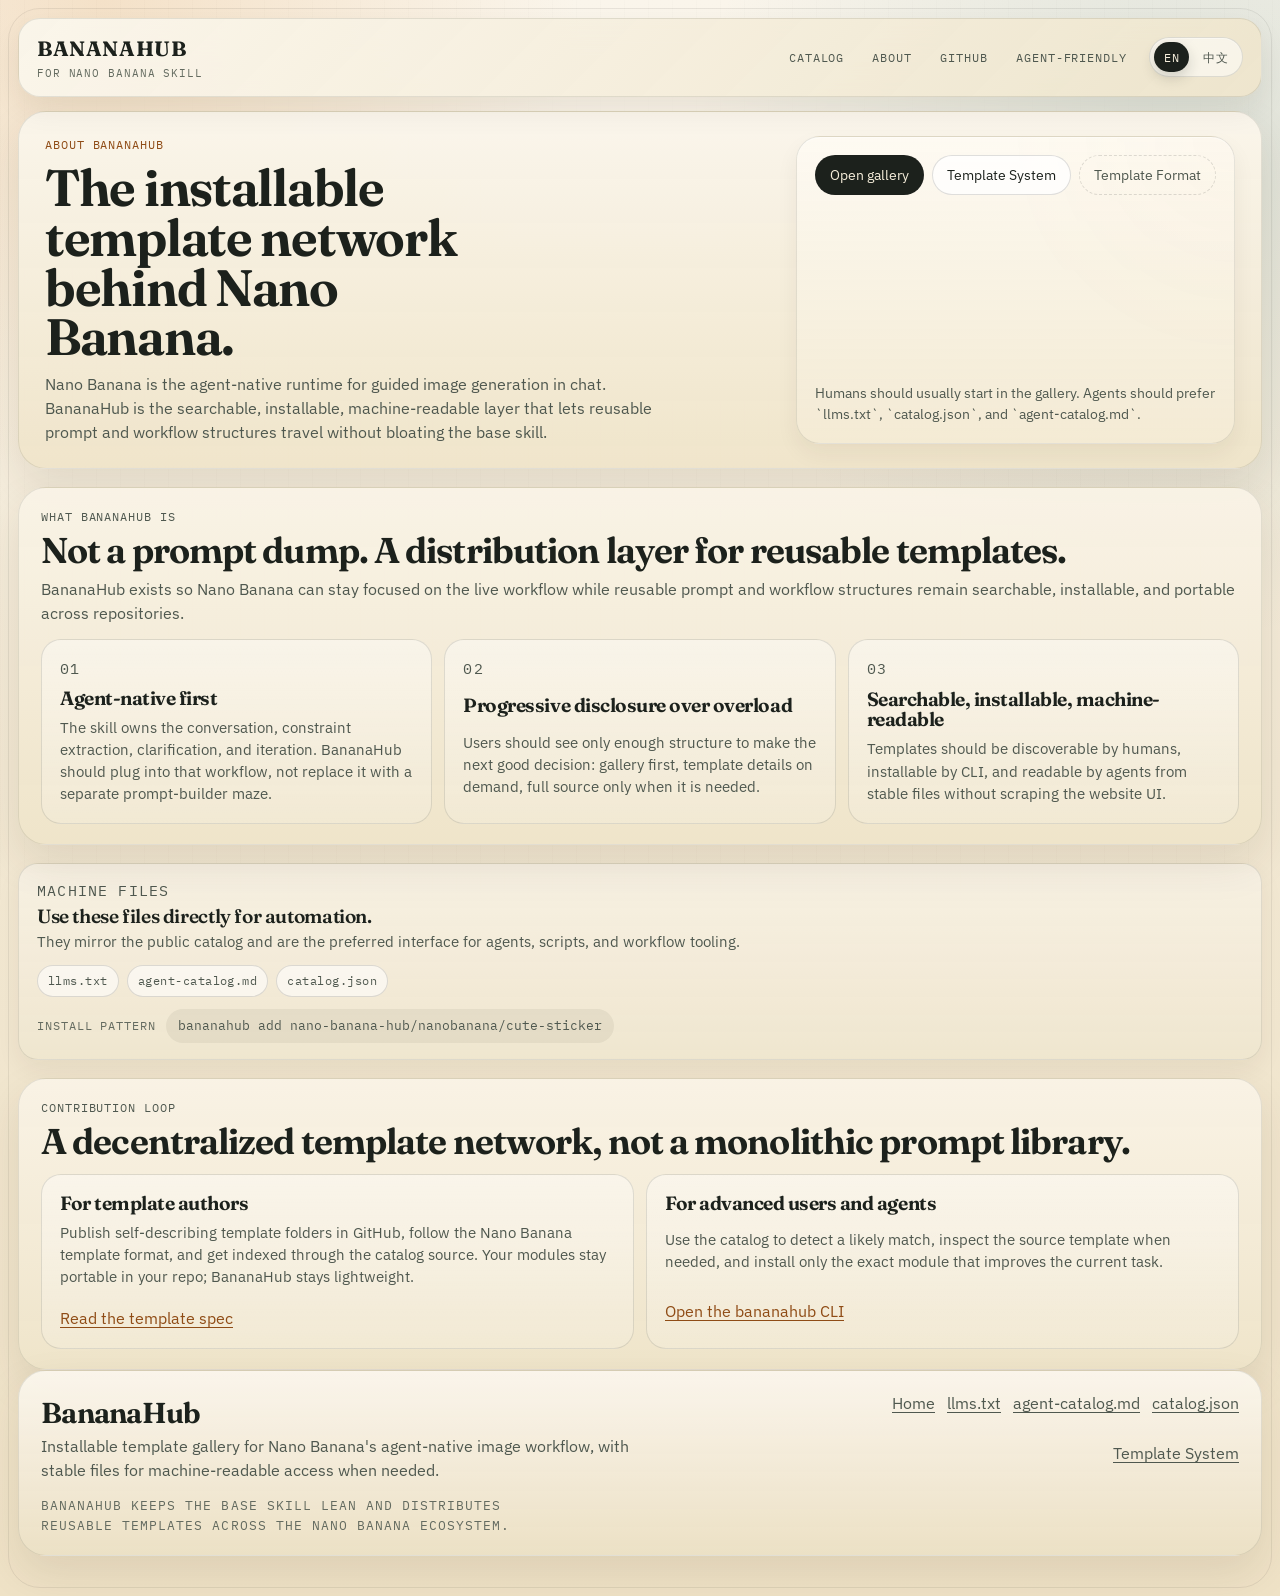
==== commit b7da2e95: "feat: add BananaHub favicon assets" ====
--- a/about.html
+++ b/about.html
@@ -32,7 +32,8 @@
     rel="stylesheet"
   >
   <link rel="stylesheet" href="css/style.css">
-  <link rel="icon" href="data:image/svg+xml,<svg xmlns='http://www.w3.org/2000/svg' viewBox='0 0 100 100'><text y='.9em' font-size='90'>🍌</text></svg>">
+  <link rel="icon" type="image/png" sizes="256x256" href="favicon.png">
+  <link rel="apple-touch-icon" sizes="180x180" href="apple-touch-icon.png">
 </head>
 <body data-page="about">
   <a class="skip-link" href="#about-main" data-i18n="common.skipToContent">Skip to content</a>
@@ -50,7 +51,7 @@
             <a href="/#catalog-section" data-i18n="common.nav.catalog">Catalog</a>
             <a href="about.html" data-i18n="common.nav.about">About</a>
             <a href="https://github.com/nano-banana-hub" data-i18n="common.nav.github">GitHub</a>
-            <a href="/#agent-access" data-i18n="common.nav.agentFriendly">Agent-Friendly</a>
+            <a href="/#agent-access" data-i18n="common.nav.agentFriendly">For Agents</a>
           </nav>
 
           <div class="language-switch" role="group" aria-label="Language" data-i18n-aria-label="common.languageSwitcher">
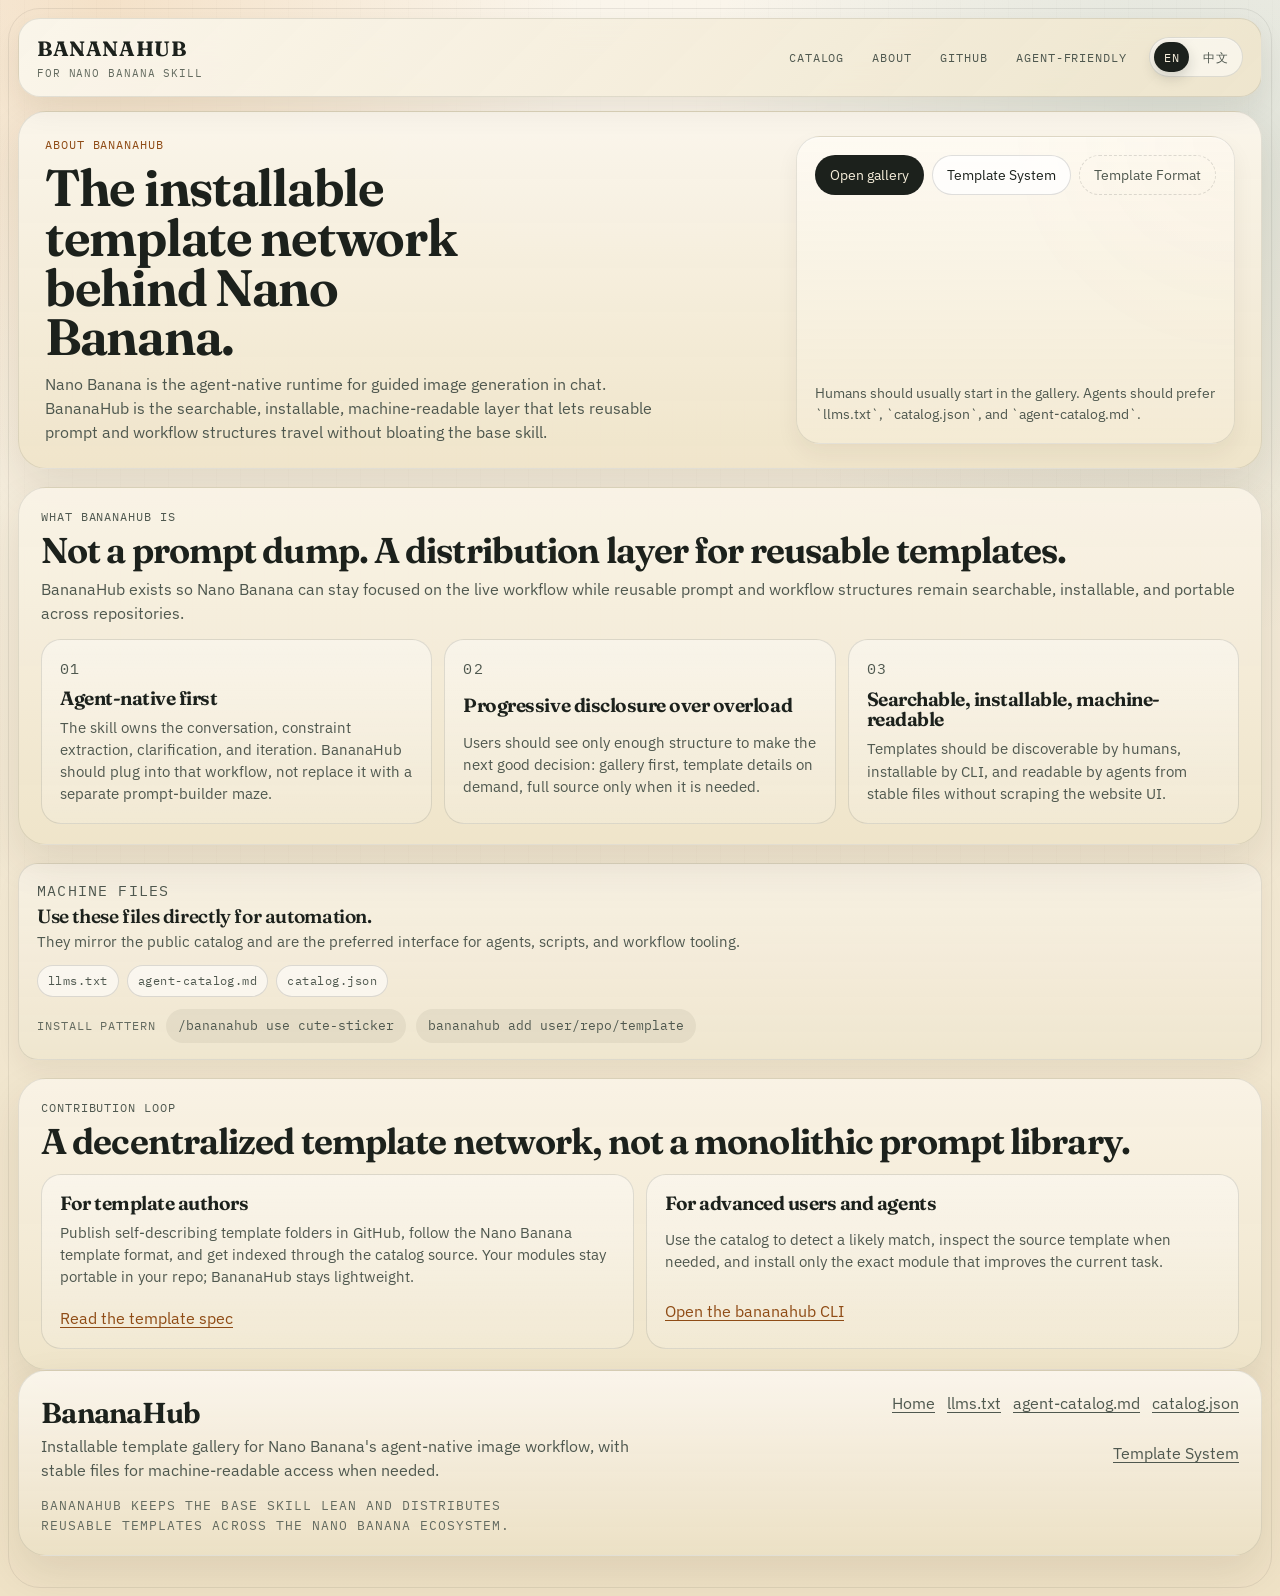
==== commit 360e7f68: "chore: switch hub site to bananahub.ai Signed-off-by: zkywalker <user@example.com>" ====
--- a/about.html
+++ b/about.html
@@ -3,25 +3,25 @@
 <head>
   <meta charset="UTF-8">
   <meta name="viewport" content="width=device-width, initial-scale=1.0">
-  <title data-i18n="about.meta.title">About BananaHub | Installable Template Network for Nano Banana</title>
+  <title data-i18n="about.meta.title">About BananaHub | Starter Pack and Template Network for BananaHub Skill</title>
   <meta
     id="meta-description"
     name="description"
     data-i18n-content="about.meta.description"
-    content="Learn how BananaHub fits into the Nano Banana product: a searchable, installable template network for an agent-native image workflow."
+    content="Learn how BananaHub works as the built-in starter pack and installable template network for BananaHub Skill."
   >
   <meta name="robots" content="index,follow,max-image-preview:large">
   <meta name="theme-color" content="#f2c94c">
   <meta property="og:type" content="website">
-  <meta property="og:url" content="https://nano-banana-hub.github.io/about.html">
-  <meta id="meta-og-title" property="og:title" data-i18n-content="about.meta.ogTitle" content="About BananaHub | Installable Template Network for Nano Banana">
+  <meta property="og:url" content="https://bananahub.ai/about.html">
+  <meta id="meta-og-title" property="og:title" data-i18n-content="about.meta.ogTitle" content="About BananaHub | Starter Pack and Template Network for BananaHub Skill">
   <meta
     id="meta-og-description"
     property="og:description"
     data-i18n-content="about.meta.ogDescription"
-    content="What BananaHub is, why it exists, and how humans, authors, and agents should use this installable template network."
+    content="What BananaHub is, why it exists, and how humans, authors, and agents should use the built-in starter pack and installable template network."
   >
-  <link rel="canonical" href="https://nano-banana-hub.github.io/about.html">
+  <link rel="canonical" href="https://bananahub.ai/about.html">
   <link rel="alternate" type="application/json" title="Machine-readable catalog JSON" href="catalog.json">
   <link rel="alternate" type="text/plain" title="LLM workflow instructions" href="llms.txt">
   <link rel="alternate" type="text/markdown" title="Agent catalog markdown" href="agent-catalog.md">
@@ -43,14 +43,14 @@
       <div class="header-inner">
         <a class="header-brand" href="/">
           <span class="brand-badge">BananaHub</span>
-          <span class="brand-note" data-i18n="common.brandNote">for Nano Banana Skill</span>
+          <span class="brand-note" data-i18n="common.brandNote">for BananaHub Skill</span>
         </a>
 
         <div class="header-controls">
           <nav class="header-links" aria-label="Primary" data-i18n-aria-label="common.primaryNav">
             <a href="/#catalog-section" data-i18n="common.nav.catalog">Catalog</a>
             <a href="about.html" data-i18n="common.nav.about">About</a>
-            <a href="https://github.com/nano-banana-hub" data-i18n="common.nav.github">GitHub</a>
+            <a href="https://github.com/bananahub-ai" data-i18n="common.nav.github">GitHub</a>
             <a href="/#agent-access" data-i18n="common.nav.agentFriendly">For Agents</a>
           </nav>
 
@@ -66,18 +66,18 @@
       <section class="hero info-hero">
         <div class="hero-copy">
           <p class="eyebrow" data-i18n="about.hero.eyebrow">About BananaHub</p>
-          <h1 data-i18n="about.hero.title">The installable template network behind Nano Banana.</h1>
+          <h1 data-i18n="about.hero.title">The starter pack and template network for BananaHub Skill.</h1>
           <p class="hero-lead" data-i18n="about.hero.lead">
-            Nano Banana is the agent-native runtime for guided image generation in chat. BananaHub is the searchable,
-            installable, machine-readable layer that lets reusable prompt and workflow structures travel without bloating the base skill.
+            BananaHub Skill is the agent-native runtime for guided Gemini image generation in chat. BananaHub bundles a small starter
+            pack and adds a searchable, installable, machine-readable layer for everything else.
           </p>
         </div>
 
         <aside class="hero-rail" aria-label="About quick links">
           <div class="hero-actions">
             <a class="button button-primary" href="/#catalog-section" data-i18n="about.hero.actions.openGallery">Open gallery</a>
-            <a class="button button-secondary" href="https://github.com/nano-banana-hub/nanobanana/blob/main/references/template-system.md" target="_blank" rel="noopener" data-i18n="about.hero.actions.templateSystem">Template System</a>
-            <a class="button button-tertiary" href="https://github.com/nano-banana-hub/nanobanana/blob/main/references/template-format-spec.md" target="_blank" rel="noopener" data-i18n="about.hero.actions.templateFormat">Template Format</a>
+            <a class="button button-secondary" href="https://github.com/bananahub-ai/bananahub-skill/blob/main/references/template-system.md" target="_blank" rel="noopener" data-i18n="about.hero.actions.templateSystem">Template System</a>
+            <a class="button button-tertiary" href="https://github.com/bananahub-ai/bananahub-skill/blob/main/references/template-format-spec.md" target="_blank" rel="noopener" data-i18n="about.hero.actions.templateFormat">Template Format</a>
           </div>
 
           <p class="hero-note" data-i18n="about.hero.note">
@@ -91,7 +91,7 @@
           <p class="section-kicker" data-i18n="about.manifesto.kicker">What BananaHub Is</p>
           <h2 id="manifesto-title" data-i18n="about.manifesto.title">Not a prompt dump. A distribution layer for reusable templates.</h2>
           <p data-i18n="about.manifesto.lead">
-            BananaHub exists so Nano Banana can stay focused on the live workflow while reusable prompt and workflow structures remain
+            BananaHub exists so BananaHub Skill can ship a tight starter set while reusable prompt and workflow structures remain
             searchable, installable, and portable across repositories.
           </p>
         </div>
@@ -142,8 +142,9 @@
         </div>
 
         <p class="agent-install-line">
-          <span data-i18n="about.machineFiles.installPattern">Install pattern</span>
-          <code>bananahub add nano-banana-hub/nanobanana/cute-sticker</code>
+          <span data-i18n="about.machineFiles.installPattern">Command patterns</span>
+          <code>/bananahub use cute-sticker</code>
+          <code>bananahub add user/repo/template</code>
         </p>
       </section>
 
@@ -157,10 +158,10 @@
           <article class="contribute-card">
             <h3 data-i18n="about.contribute.authors.title">For template authors</h3>
             <p data-i18n="about.contribute.authors.body">
-              Publish self-describing template folders in GitHub, follow the Nano Banana template format, and get indexed through
+              Publish self-describing template folders in GitHub, follow the BananaHub template format, and get indexed through
               the catalog source. Your modules stay portable in your repo; BananaHub stays lightweight.
             </p>
-            <a href="https://github.com/nano-banana-hub/nanobanana/blob/main/references/template-format-spec.md" target="_blank" rel="noopener" data-i18n="about.contribute.authors.link">Read the template spec</a>
+            <a href="https://github.com/bananahub-ai/bananahub-skill/blob/main/references/template-format-spec.md" target="_blank" rel="noopener" data-i18n="about.contribute.authors.link">Read the template spec</a>
           </article>
 
           <article class="contribute-card">
@@ -180,7 +181,7 @@
         <div>
           <p class="footer-title">BananaHub</p>
           <p class="footer-copy" data-i18n="about.footer.copy">
-            Installable template gallery for Nano Banana's agent-native image workflow, with stable files for machine-readable
+            Installable template gallery for BananaHub Skill, with stable files for machine-readable
             access when needed.
           </p>
         </div>
@@ -190,11 +191,11 @@
           <a href="llms.txt">llms.txt</a>
           <a href="agent-catalog.md">agent-catalog.md</a>
           <a href="catalog.json">catalog.json</a>
-          <a href="https://github.com/nano-banana-hub/nanobanana/blob/main/references/template-system.md" target="_blank" rel="noopener" data-i18n="about.footer.templateSystem">Template System</a>
+          <a href="https://github.com/bananahub-ai/bananahub-skill/blob/main/references/template-system.md" target="_blank" rel="noopener" data-i18n="about.footer.templateSystem">Template System</a>
         </div>
       </div>
 
-      <p class="footer-meta" data-i18n="about.footer.meta">BananaHub keeps the base skill lean and distributes reusable templates across the Nano Banana ecosystem.</p>
+      <p class="footer-meta" data-i18n="about.footer.meta">BananaHub keeps the runtime lean and distributes reusable templates across the broader BananaHub stack.</p>
     </footer>
   </div>
 
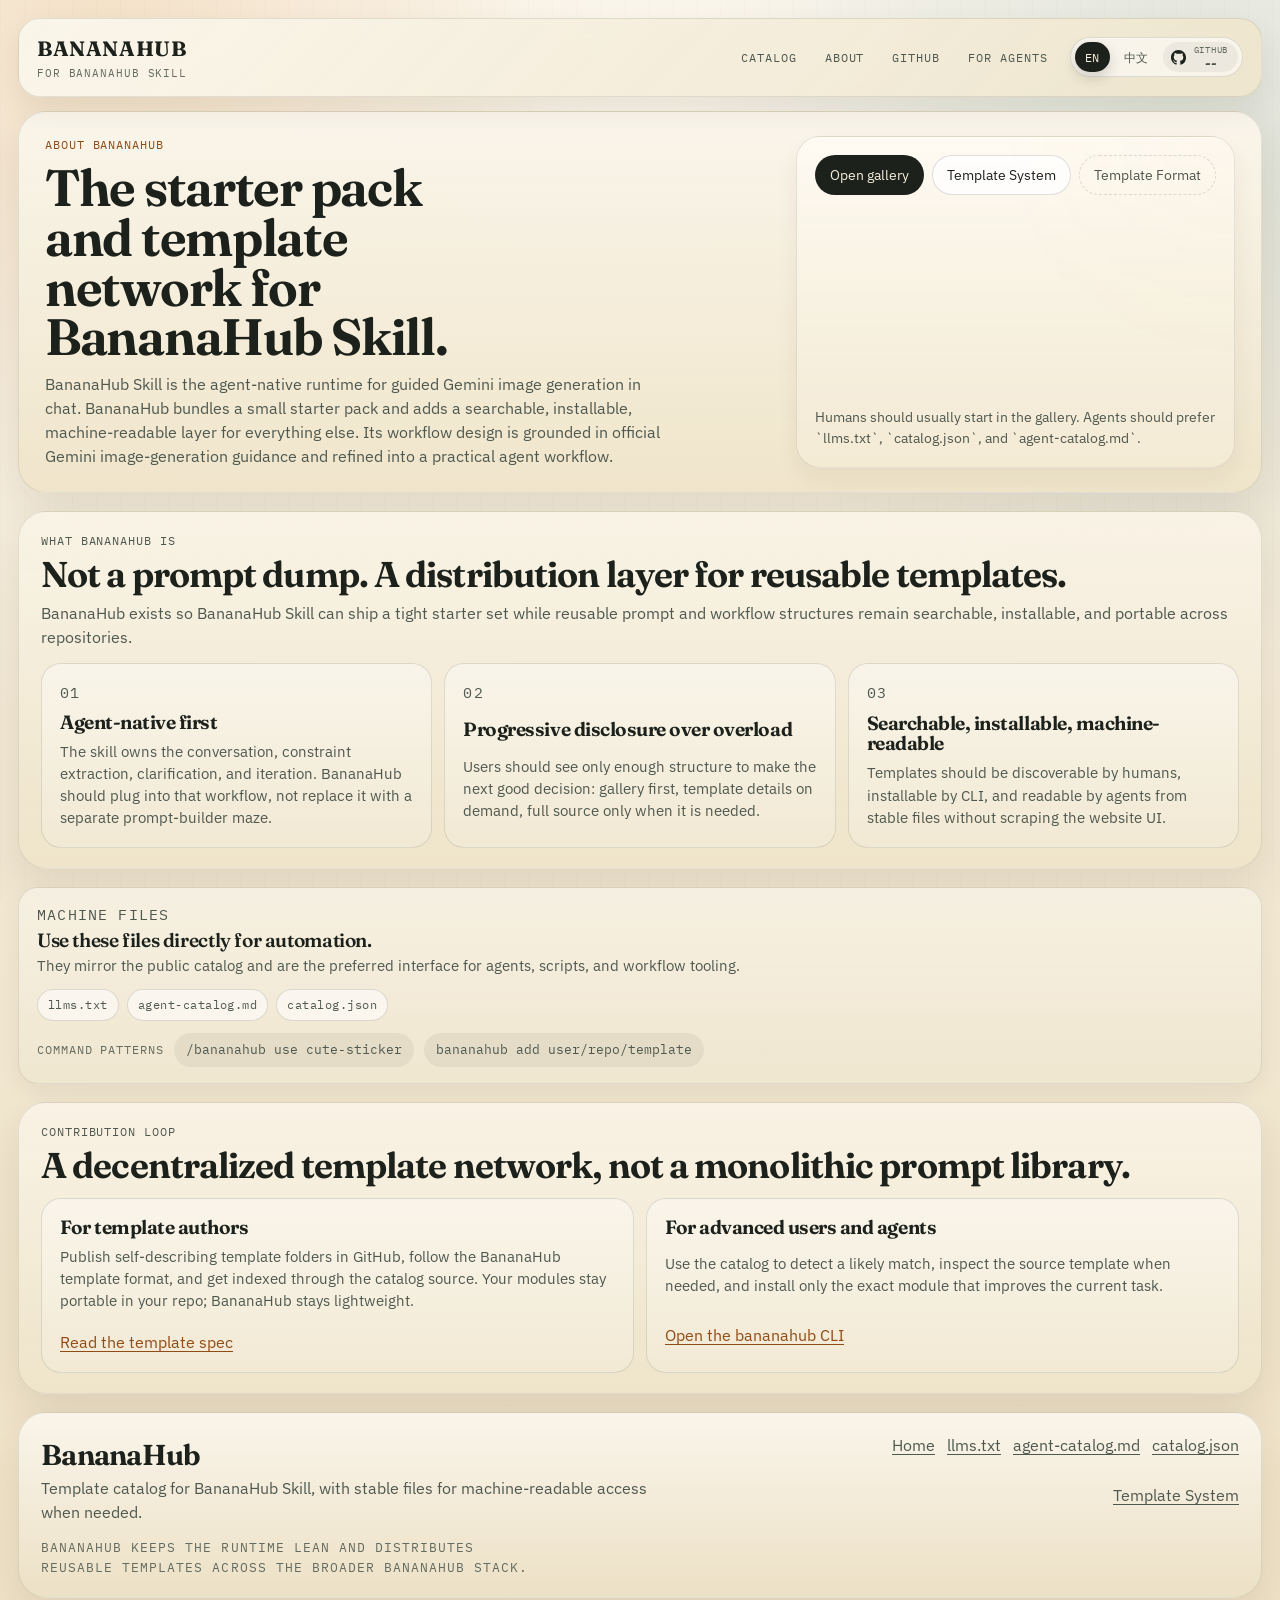
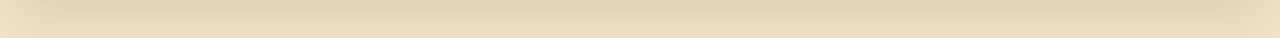
==== commit 1e49e651: "fix: move GitHub stars pill into header Signed-off-by: zkywalker <user@example.com>" ====
--- a/about.html
+++ b/about.html
@@ -54,9 +54,27 @@
             <a href="/#agent-access" data-i18n="common.nav.agentFriendly">For Agents</a>
           </nav>
 
-          <div class="language-switch" role="group" aria-label="Language" data-i18n-aria-label="common.languageSwitcher">
-            <button class="language-button" data-lang-switch="en" type="button" aria-pressed="false">EN</button>
-            <button class="language-button" data-lang-switch="zh-CN" type="button" aria-pressed="false">中文</button>
+          <div class="header-utility-bar">
+            <div class="language-switch" role="group" aria-label="Language" data-i18n-aria-label="common.languageSwitcher">
+              <button class="language-button" data-lang-switch="en" type="button" aria-pressed="false">EN</button>
+              <button class="language-button" data-lang-switch="zh-CN" type="button" aria-pressed="false">中文</button>
+            </div>
+
+            <a
+              class="header-github-pill"
+              href="https://github.com/bananahub-ai/bananahub-skill"
+              target="_blank"
+              rel="noopener"
+              data-i18n-aria-label="common.utility.githubStarsAria"
+            >
+              <svg class="header-github-pill-icon" viewBox="0 0 16 16" aria-hidden="true">
+                <path fill="currentColor" d="M8 0C3.58 0 0 3.58 0 8c0 3.54 2.29 6.53 5.47 7.59.4.07.55-.17.55-.38 0-.19-.01-.82-.01-1.49-2.01.37-2.53-.49-2.69-.94-.09-.23-.48-.94-.82-1.13-.28-.15-.68-.52-.01-.53.63-.01 1.08.58 1.23.82.72 1.21 1.87.87 2.33.66.07-.52.28-.87.51-1.07-1.78-.2-3.64-.89-3.64-3.95 0-.87.31-1.59.82-2.15-.08-.2-.36-1.02.08-2.12 0 0 .67-.21 2.2.82A7.64 7.64 0 0 1 8 4.07c.68 0 1.36.09 2 .27 1.53-1.04 2.2-.82 2.2-.82.44 1.1.16 1.92.08 2.12.51.56.82 1.27.82 2.15 0 3.07-1.87 3.75-3.65 3.95.29.25.54.73.54 1.48 0 1.07-.01 1.93-.01 2.2 0 .21.15.46.55.38A8.01 8.01 0 0 0 16 8c0-4.42-3.58-8-8-8Z"/>
+              </svg>
+              <span class="header-github-pill-copy">
+                <span class="header-github-pill-label" data-i18n="common.nav.github">GitHub</span>
+                <strong class="header-github-pill-count" data-github-stars-count>--</strong>
+              </span>
+            </a>
           </div>
         </div>
       </div>
--- a/css/style.css
+++ b/css/style.css
@@ -20,6 +20,7 @@
   --radius-md: 14px;
   --radius-sm: 10px;
   --content-max: 1460px;
+  --sticky-header-offset: 96px;
 }
 
 *,
@@ -61,6 +62,18 @@
   color: inherit;
 }
 
+.visually-hidden {
+  position: absolute;
+  width: 1px;
+  height: 1px;
+  padding: 0;
+  margin: -1px;
+  overflow: hidden;
+  clip: rect(0, 0, 0, 0);
+  white-space: nowrap;
+  border: 0;
+}
+
 img {
   display: block;
   max-width: 100%;
@@ -103,18 +116,12 @@
   padding: 18px 18px 40px;
 }
 
-.page-shell::before {
-  content: '';
-  position: absolute;
-  inset: 8px;
-  border: 1px solid rgba(28, 33, 28, 0.08);
-  border-radius: 32px;
-  pointer-events: none;
-}
-
 .site-header,
+.hero-banner,
+.quickstart-strip,
 .hero,
 .catalog-shell,
+.agent-strip,
 .agent-drawer,
 .manifesto,
 .contribute-strip,
@@ -196,7 +203,7 @@
   gap: 12px;
 }
 
-.language-switch {
+.header-utility-bar {
   display: inline-flex;
   align-items: center;
   gap: 4px;
@@ -205,6 +212,12 @@
   border-radius: 999px;
   background: rgba(255, 255, 255, 0.54);
   box-shadow: inset 0 1px 0 rgba(255, 255, 255, 0.36);
+}
+
+.language-switch {
+  display: inline-flex;
+  align-items: center;
+  gap: 4px;
 }
 
 .language-button {
@@ -236,6 +249,58 @@
   box-shadow: 0 6px 14px rgba(28, 33, 28, 0.18);
 }
 
+.header-github-pill {
+  display: inline-flex;
+  align-items: center;
+  gap: 8px;
+  min-height: 30px;
+  padding: 0 10px 0 8px;
+  border-radius: 999px;
+  background: rgba(28, 33, 28, 0.05);
+  color: var(--ink);
+  text-decoration: none;
+  transition:
+    transform 0.2s ease,
+    background-color 0.2s ease,
+    color 0.2s ease;
+}
+
+.header-github-pill:hover,
+.header-github-pill:focus-visible {
+  transform: translateY(-1px);
+  background: rgba(28, 33, 28, 0.08);
+}
+
+.header-github-pill-icon {
+  width: 15px;
+  height: 15px;
+  flex: 0 0 auto;
+}
+
+.header-github-pill-copy {
+  display: grid;
+  justify-items: center;
+  gap: 1px;
+  min-width: 0;
+  text-align: center;
+}
+
+.header-github-pill-label {
+  color: var(--ink-faint);
+  font-family: 'IBM Plex Mono', monospace;
+  font-size: 0.58rem;
+  letter-spacing: 0.08em;
+  line-height: 1;
+  text-transform: uppercase;
+}
+
+.header-github-pill-count {
+  font-family: 'Fraunces', serif;
+  font-size: 0.88rem;
+  font-weight: 600;
+  line-height: 1;
+}
+
 .header-links a {
   display: inline-flex;
   align-items: center;
@@ -261,8 +326,11 @@
 main {
   display: grid;
   gap: 18px;
-}
-
+  margin-bottom: 18px;
+}
+
+.hero-banner,
+.quickstart-strip,
 .hero,
 .catalog-shell,
 .agent-drawer,
@@ -276,7 +344,9 @@
   box-shadow: var(--shadow-panel);
 }
 
+.hero-banner,
 .hero,
+.quickstart-strip,
 .catalog-shell,
 .site-footer {
   background:
@@ -284,6 +354,155 @@
     radial-gradient(circle at top right, rgba(94, 109, 71, 0.08), transparent 24%);
 }
 
+/* — compact hero banner — */
+.hero-banner {
+  display: flex;
+  align-items: center;
+  justify-content: space-between;
+  gap: 18px;
+  padding: 18px 24px;
+}
+
+.hero-banner-copy {
+  display: flex;
+  flex-direction: column;
+  gap: 4px;
+  flex: 1 1 320px;
+  min-width: 0;
+}
+
+.hero-banner h1 {
+  margin: 0;
+  font-family: 'Fraunces', serif;
+  font-weight: 650;
+  font-size: clamp(1.1rem, 2vw, 1.5rem);
+  line-height: 1.2;
+  letter-spacing: -0.02em;
+}
+
+.hero-banner-lead {
+  margin: 0;
+  color: var(--ink-soft);
+  font-size: 0.88rem;
+}
+
+.hero-banner-stats {
+  display: flex;
+  flex-wrap: wrap;
+  flex: 0 1 440px;
+  gap: 14px;
+  align-items: center;
+  justify-content: flex-end;
+  max-width: 100%;
+}
+
+.hero-stat {
+  display: flex;
+  align-items: baseline;
+  gap: 4px;
+  white-space: nowrap;
+}
+
+.hero-stat strong {
+  font-family: 'Fraunces', serif;
+  font-size: 1.2rem;
+  font-weight: 600;
+  line-height: 1;
+}
+
+.hero-stat small {
+  color: var(--ink-soft);
+  font-size: 0.78rem;
+}
+
+.hero-stat-date {
+  color: var(--ink-faint);
+  font-size: 0.75rem;
+  white-space: nowrap;
+}
+
+.quickstart-strip {
+  display: grid;
+  gap: 16px;
+  padding: 20px 22px 22px;
+  overflow: clip;
+}
+
+.quickstart-copy {
+  display: grid;
+  gap: 8px;
+  max-width: 64ch;
+}
+
+.quickstart-copy h2 {
+  margin: 0;
+  font-family: 'Fraunces', serif;
+  font-size: clamp(1.45rem, 2.2vw, 2.1rem);
+  font-weight: 650;
+  line-height: 1.02;
+  letter-spacing: -0.025em;
+}
+
+.quickstart-lead {
+  margin: 0;
+  color: var(--ink-soft);
+  font-size: 0.92rem;
+}
+
+.quickstart-grid {
+  display: grid;
+  grid-template-columns: repeat(auto-fit, minmax(220px, 1fr));
+  gap: 12px;
+}
+
+.quickstart-card {
+  display: grid;
+  gap: 12px;
+  padding: 14px;
+  border: 1px solid rgba(28, 33, 28, 0.12);
+  border-radius: 18px;
+  background:
+    linear-gradient(180deg, rgba(255, 251, 243, 0.84), rgba(246, 238, 220, 0.92)),
+    radial-gradient(circle at top right, rgba(217, 134, 42, 0.12), transparent 46%);
+  box-shadow: inset 0 1px 0 rgba(255, 255, 255, 0.5);
+}
+
+.quickstart-label {
+  margin: 0;
+  color: var(--accent-deep);
+  font-family: 'IBM Plex Mono', monospace;
+  font-size: 0.72rem;
+  letter-spacing: 0.08em;
+  text-transform: uppercase;
+}
+
+.quickstart-command {
+  display: grid;
+  gap: 10px;
+}
+
+.quickstart-command code {
+  display: block;
+  min-height: 96px;
+  padding: 12px 14px;
+  border-radius: 16px;
+  background: rgba(28, 33, 28, 0.92);
+  color: #f7efdc;
+  font-size: 0.78rem;
+  line-height: 1.6;
+  white-space: normal;
+  word-break: break-word;
+  user-select: all;
+  box-shadow:
+    inset 0 1px 0 rgba(255, 255, 255, 0.08),
+    0 8px 18px rgba(28, 33, 28, 0.1);
+}
+
+.quickstart-command .copy-btn {
+  justify-self: flex-start;
+}
+
+/* — old hero (about page) — */
 .hero {
   display: grid;
   grid-template-columns: minmax(0, 1.5fr) minmax(280px, 0.9fr);
@@ -502,8 +721,13 @@
 }
 
 .catalog-shell {
+  position: relative;
   padding: 20px 22px 22px;
   overflow: visible;
+}
+
+#catalog-section {
+  scroll-margin-top: calc(var(--sticky-header-offset) + 20px);
 }
 
 .catalog-intro {
@@ -511,6 +735,13 @@
   align-items: flex-start;
   justify-content: space-between;
   gap: 18px;
+}
+
+.catalog-copy {
+  display: grid;
+  gap: 10px;
+  max-width: 62ch;
+  padding-block: 6px 10px;
 }
 
 .catalog-intro h2,
@@ -520,6 +751,7 @@
 }
 
 .catalog-status {
+  align-self: center;
   display: flex;
   gap: 10px;
 }
@@ -554,8 +786,8 @@
 
 .filter-bar {
   position: sticky;
-  top: 80px;
-  z-index: 12;
+  top: var(--sticky-header-offset);
+  z-index: 18;
   flex-wrap: wrap;
   margin-top: 16px;
   padding: 14px;
@@ -655,20 +887,27 @@
   font-size: 0.88rem;
 }
 
+#results-summary {
+  max-width: 62ch;
+}
+
 .link-button {
   background: transparent;
 }
 
 .card-grid {
   display: grid;
-  grid-template-columns: repeat(auto-fill, minmax(210px, 1fr));
+  grid-template-columns: repeat(auto-fit, minmax(min(100%, 210px), 1fr));
   gap: 14px;
   margin-top: 16px;
 }
 
 .template-card {
-  display: grid;
+  display: flex;
+  flex-direction: column;
   gap: 12px;
+  min-width: 0;
+  width: 100%;
   min-height: 100%;
   padding: 12px;
   border: 1px solid rgba(28, 33, 28, 0.12);
@@ -687,6 +926,8 @@
 
 .card-image-wrap {
   position: relative;
+  width: 100%;
+  min-width: 0;
   aspect-ratio: 1 / 1.02;
   overflow: hidden;
   border-radius: 16px;
@@ -762,6 +1003,7 @@
 }
 
 .card-official-badge,
+.card-corner-badge,
 .card-type-badge,
 .card-profile-badge,
 .card-source-badge,
@@ -790,13 +1032,36 @@
 }
 
 .card-profile-badge {
-  background: rgba(28, 33, 28, 0.72);
+  border-color: rgba(28, 33, 28, 0.18);
+  background: rgba(250, 245, 235, 0.92);
+  color: var(--ink);
+  backdrop-filter: blur(10px);
+}
+
+.card-type-badge {
+  border-color: rgba(17, 20, 17, 0.22);
   color: #f7efdc;
-}
-
-.card-type-badge {
-  background: rgba(47, 110, 114, 0.16);
-  color: var(--teal);
+  backdrop-filter: blur(10px);
+  box-shadow: 0 8px 20px rgba(17, 20, 17, 0.18);
+}
+
+.card-type-badge.prompt {
+  background: rgba(18, 22, 18, 0.88);
+}
+
+.card-type-badge.workflow {
+  background: rgba(143, 76, 22, 0.9);
+}
+
+.card-corner-badge {
+  position: absolute;
+  right: 8px;
+  bottom: 8px;
+  z-index: 1;
+  background: rgba(250, 245, 235, 0.94);
+  color: var(--accent-deep);
+  border-color: rgba(28, 33, 28, 0.1);
+  backdrop-filter: blur(10px);
 }
 
 .card-source-badge {
@@ -819,8 +1084,11 @@
 }
 
 .card-body {
-  display: grid;
+  display: flex;
+  flex: 1 1 auto;
+  flex-direction: column;
   gap: 12px;
+  min-width: 0;
   padding: 2px 2px 0;
 }
 
@@ -829,28 +1097,36 @@
   gap: 10px;
   justify-content: space-between;
   align-items: flex-start;
+  min-width: 0;
 }
 
 .card-title-stack {
+  display: grid;
+  width: 100%;
   min-width: 0;
+  gap: 4px;
+  overflow-wrap: anywhere;
 }
 
 .card-eyebrow {
   color: var(--ink-faint);
   font-size: 0.68rem;
+  line-height: 1.35;
+  overflow-wrap: anywhere;
+  word-break: break-word;
 }
 
 .card-title {
-  margin-top: 3px;
   font-size: 1.08rem;
   line-height: 1.05;
+  overflow-wrap: anywhere;
 }
 
 .card-subtitle {
-  margin-top: 4px;
   color: var(--ink-soft);
   font-size: 0.82rem;
   line-height: 1.35;
+  overflow-wrap: anywhere;
 }
 
 .card-inline-stat {
@@ -882,6 +1158,8 @@
   display: flex;
   flex-wrap: wrap;
   gap: 6px;
+  min-width: 0;
+  width: 100%;
 }
 
 .tag,
@@ -889,6 +1167,7 @@
   display: inline-flex;
   align-items: center;
   min-height: 24px;
+  max-width: 100%;
   padding: 0 8px;
   border-radius: 999px;
   font-size: 0.74rem;
@@ -900,6 +1179,14 @@
   background: rgba(255, 255, 255, 0.58);
 }
 
+.card-tags .tag {
+  min-width: 0;
+  overflow: hidden;
+  max-width: 100%;
+  text-overflow: ellipsis;
+  white-space: nowrap;
+}
+
 .badge {
   border: 1px solid rgba(28, 33, 28, 0.12);
   background: rgba(28, 33, 28, 0.06);
@@ -949,6 +1236,7 @@
   display: flex;
   flex-wrap: wrap;
   gap: 8px 12px;
+  min-width: 0;
   color: var(--ink-faint);
   font-size: 0.78rem;
 }
@@ -957,6 +1245,8 @@
   display: inline-flex;
   align-items: center;
   gap: 6px;
+  min-width: 0;
+  overflow-wrap: anywhere;
 }
 
 .card-meta-inline span::before {
@@ -968,10 +1258,12 @@
 }
 
 .card-actions {
-  display: flex;
-  flex-wrap: wrap;
-  align-items: center;
+  display: grid;
+  grid-template-columns: minmax(0, 1fr) auto auto;
+  align-items: stretch;
   gap: 8px;
+  min-width: 0;
+  margin-top: auto;
   padding-top: 10px;
   border-top: 1px solid rgba(28, 33, 28, 0.08);
 }
@@ -993,7 +1285,13 @@
 }
 
 .card-action-stat {
+  display: grid;
+  grid-template-columns: auto minmax(0, 1fr);
+  align-items: center;
+  min-width: 0;
   gap: 7px;
+  width: auto;
+  justify-content: stretch;
   padding-inline: 12px;
   border: 1px solid rgba(28, 33, 28, 0.12);
   background: rgba(28, 33, 28, 0.05);
@@ -1005,6 +1303,11 @@
   font-size: 0.68rem;
   letter-spacing: 0.05em;
   text-transform: uppercase;
+  min-width: 0;
+  line-height: 1.2;
+  overflow-wrap: anywhere;
+  text-align: left;
+  white-space: normal;
 }
 
 .card-action-stat-value {
@@ -1012,6 +1315,7 @@
   font-family: 'Fraunces', serif;
   font-size: 0.96rem;
   line-height: 1;
+  white-space: nowrap;
 }
 
 .copy-btn {
@@ -1038,6 +1342,20 @@
   border: 1px solid rgba(28, 33, 28, 0.18);
   background: rgba(255, 255, 255, 0.8);
   color: var(--ink);
+}
+
+.card-action-icon {
+  width: 36px;
+  min-width: 36px;
+  min-height: 36px;
+  padding: 0;
+  border-radius: 12px;
+  justify-self: end;
+}
+
+.card-action-icon svg {
+  width: 16px;
+  height: 16px;
 }
 
 .card-empty {
@@ -1377,12 +1695,21 @@
   display: grid;
   grid-template-columns: minmax(240px, 0.86fr) minmax(0, 1.14fr);
   width: min(940px, 100%);
+  height: min(88vh, 900px);
+  height: min(88dvh, 900px);
   max-height: min(88vh, 900px);
+  max-height: min(88dvh, 900px);
   overflow: hidden;
   border: 1px solid rgba(28, 33, 28, 0.1);
   border-radius: 28px;
   background: linear-gradient(180deg, rgba(250, 245, 235, 0.98), rgba(240, 231, 210, 0.98));
   box-shadow: 0 28px 90px rgba(0, 0, 0, 0.28);
+}
+
+.modal-media,
+.modal-body {
+  min-width: 0;
+  min-height: 0;
 }
 
 .modal-close {
@@ -1398,29 +1725,56 @@
   color: var(--ink);
 }
 
+.modal-media {
+  position: relative;
+  display: grid;
+  grid-template-rows: minmax(0, 1fr) auto;
+  overflow: hidden;
+  background:
+    radial-gradient(circle at top, rgba(255, 255, 255, 0.42), transparent 42%),
+    linear-gradient(135deg, rgba(28, 33, 28, 0.12), rgba(255, 255, 255, 0.4));
+}
+
 .modal-image-button {
   position: relative;
-  min-height: 100%;
+  display: flex;
+  flex-direction: column;
+  align-items: stretch;
+  justify-content: flex-start;
+  width: 100%;
+  height: 100%;
+  min-height: 0;
   padding: 0;
   border: 0;
-  background:
-    linear-gradient(135deg, rgba(28, 33, 28, 0.12), rgba(255, 255, 255, 0.4));
+  background: transparent;
+  touch-action: pan-y;
 }
 
 .modal-image-button.is-disabled {
   cursor: default;
 }
 
+.modal-image-frame {
+  display: flex;
+  flex: 1 1 auto;
+  min-height: 0;
+  align-items: center;
+  justify-content: center;
+}
+
 .modal-image {
+  display: block;
   width: 100%;
   height: 100%;
-  object-fit: cover;
+  min-height: 0;
+  padding: 24px;
+  object-fit: contain;
 }
 
 .modal-image-hint {
-  position: absolute;
-  left: 16px;
-  bottom: 16px;
+  position: static;
+  align-self: flex-start;
+  margin: 0 16px 16px;
   padding: 8px 10px;
   border-radius: 999px;
   background: rgba(28, 33, 28, 0.78);
@@ -1429,16 +1783,84 @@
   font-size: 0.68rem;
   letter-spacing: 0.06em;
   text-transform: uppercase;
+  pointer-events: none;
+}
+
+.modal-media-footer {
+  display: flex;
+  justify-content: flex-end;
+  padding: 0 16px 16px;
+}
+
+.modal-sample-controls,
+.lightbox-sample-controls {
+  display: inline-flex;
+  align-items: center;
+  gap: 10px;
+}
+
+.modal-sample-controls {
+  position: static;
+  z-index: 1;
+}
+
+.sample-nav-button {
+  display: inline-flex;
+  align-items: center;
+  justify-content: center;
+  min-width: 40px;
+  min-height: 40px;
+  border: 1px solid rgba(28, 33, 28, 0.18);
+  border-radius: 999px;
+  background: rgba(250, 245, 235, 0.92);
+  color: var(--ink);
+}
+
+.sample-nav-button:disabled {
+  opacity: 0.45;
+  cursor: default;
+  transform: none;
+}
+
+.sample-count {
+  padding: 8px 12px;
+  border-radius: 999px;
+  background: rgba(28, 33, 28, 0.78);
+  color: #f7efdc;
+  font-family: 'IBM Plex Mono', monospace;
+  font-size: 0.7rem;
+  letter-spacing: 0.06em;
+  text-transform: uppercase;
 }
 
 .modal-body {
-  padding: 28px 26px 24px;
+  display: flex;
+  flex-direction: column;
+  padding: 0;
+  overflow: hidden;
+}
+
+.modal-body-copy {
+  flex: 1 1 auto;
+  min-height: 0;
+  width: 100%;
+  padding: 28px 26px 18px;
   overflow: auto;
 }
 
+.modal-body-footer {
+  flex: 0 0 auto;
+  width: 100%;
+  padding: 18px 26px 24px;
+  border-top: 1px solid rgba(28, 33, 28, 0.08);
+  background: linear-gradient(180deg, rgba(250, 245, 235, 0.74), rgba(240, 231, 210, 0.96));
+}
+
 .modal h2 {
-  font-size: clamp(1.8rem, 3vw, 2.6rem);
-  line-height: 1;
+  font-size: clamp(1.6rem, 2.6vw, 2.35rem);
+  line-height: 0.96;
+  overflow-wrap: anywhere;
+  text-wrap: balance;
 }
 
 .modal-subtitle,
@@ -1482,7 +1904,7 @@
   display: flex;
   flex-wrap: wrap;
   gap: 8px;
-  margin-top: 18px;
+  margin-top: 0;
 }
 
 .modal-link,
@@ -1502,12 +1924,13 @@
 }
 
 .modal-install {
-  margin-top: 18px;
+  margin-top: 14px;
 }
 
 .modal-install-box {
   display: flex;
   align-items: center;
+  width: 100%;
   gap: 10px;
   padding: 14px;
   border: 1px solid rgba(28, 33, 28, 0.12);
@@ -1530,22 +1953,41 @@
 .lightbox-overlay {
   z-index: 70;
   display: grid;
-  grid-template-rows: auto 1fr;
+  grid-template-rows: auto minmax(0, 1fr);
   gap: 12px;
   padding: 16px;
   background: rgba(10, 12, 9, 0.92);
+  overflow: auto;
 }
 
 .lightbox-toolbar {
   display: flex;
-  justify-content: flex-end;
-  gap: 8px;
+  align-items: center;
+  justify-content: space-between;
+  gap: 12px;
+  flex-wrap: wrap;
+}
+
+.lightbox-stage {
+  min-height: 0;
+  display: grid;
+  place-items: center;
+  overflow: auto;
+  border-radius: 24px;
+  background: radial-gradient(circle at top, rgba(255, 255, 255, 0.05), transparent 46%);
 }
 
 .lightbox-image {
-  width: 100%;
-  height: 100%;
+  width: auto;
+  height: auto;
+  max-width: 100%;
+  max-height: calc(100vh - 150px);
+  max-height: calc(100dvh - 150px);
   object-fit: contain;
+}
+
+.sample-count-lightbox {
+  background: rgba(250, 245, 235, 0.14);
 }
 
 .hero,
@@ -1592,17 +2034,33 @@
     align-items: flex-start;
   }
 
+  .catalog-status {
+    align-self: flex-start;
+  }
+
   .footer-links {
     justify-content: flex-start;
   }
 }
 
 @media (max-width: 980px) {
+  .hero-banner {
+    flex-direction: column;
+    align-items: flex-start;
+  }
+
+  .hero-banner-stats {
+    width: 100%;
+    justify-content: flex-start;
+  }
+
   .access-grid,
   .principle-grid,
   .contribute-grid,
   .modal {
     grid-template-columns: 1fr;
+    grid-template-rows: minmax(220px, 38vh) minmax(0, 1fr);
+    grid-template-rows: minmax(220px, 38dvh) minmax(0, 1fr);
   }
 
   .filter-bar {
@@ -1610,11 +2068,34 @@
   }
 
   .modal {
+    height: auto;
     max-height: 90vh;
+    max-height: 90dvh;
+    overflow-y: auto;
+  }
+
+  .modal-media {
+    min-height: 0;
   }
 
   .modal-image-button {
-    min-height: 280px;
+    min-height: 0;
+  }
+
+  .modal-body {
+    display: block;
+    overflow: visible;
+  }
+
+  .modal-body-copy {
+    overflow: visible;
+    padding-bottom: 20px;
+  }
+
+  .modal-body-footer {
+    padding-top: 0;
+    border-top: 0;
+    background: transparent;
   }
 }
 
@@ -1623,12 +2104,9 @@
     padding: 12px 12px 28px;
   }
 
-  .page-shell::before {
-    inset: 5px;
-    border-radius: 24px;
-  }
-
   .header-inner,
+  .hero-banner,
+  .quickstart-strip,
   .hero,
   .catalog-shell,
   .agent-summary,
@@ -1640,6 +2118,10 @@
     padding-right: 16px;
   }
 
+  .quickstart-command code {
+    min-height: 0;
+  }
+
   .hero h1 {
     max-width: none;
   }
@@ -1681,13 +2163,12 @@
     justify-content: flex-start;
   }
 
-  .language-switch {
+  .header-utility-bar {
     align-self: flex-start;
   }
 
   .hero-actions,
   .catalog-helper,
-  .card-actions,
   .modal-actions {
     flex-direction: column;
     align-items: stretch;
@@ -1702,9 +2183,6 @@
   }
 
   .button,
-  .card-action-stat,
-  .copy-btn,
-  .card-source-link,
   .link-button,
   .modal-link,
   .modal-link-button,
@@ -1714,7 +2192,7 @@
   }
 
   .card-grid {
-    grid-template-columns: 1fr 1fr;
+    grid-template-columns: repeat(auto-fit, minmax(min(100%, 210px), 1fr));
   }
 
   .modal-overlay,
@@ -1722,8 +2200,41 @@
     padding: 10px;
   }
 
-  .modal-body {
-    padding: 20px 16px 16px;
+  .modal-body-copy {
+    padding: 20px 16px 14px;
+  }
+
+  .modal-body-footer {
+    padding: 16px;
+  }
+
+  .modal-image {
+    padding: 18px;
+  }
+
+  .modal-media-footer {
+    justify-content: stretch;
+    padding: 0 16px 16px;
+  }
+
+  .modal-sample-controls {
+    width: 100%;
+    justify-content: space-between;
+  }
+
+  .lightbox-toolbar {
+    align-items: stretch;
+  }
+
+  .lightbox-sample-controls {
+    width: 100%;
+    justify-content: space-between;
+  }
+
+  .lightbox-toolbar .lightbox-link,
+  .lightbox-toolbar .lightbox-close {
+    flex: 1 1 140px;
+    width: auto;
   }
 
   .modal-install-box {
@@ -1733,6 +2244,10 @@
 
   .copy-btn-compact {
     width: auto;
+  }
+
+  .quickstart-command .copy-btn {
+    width: 100%;
   }
 }
 
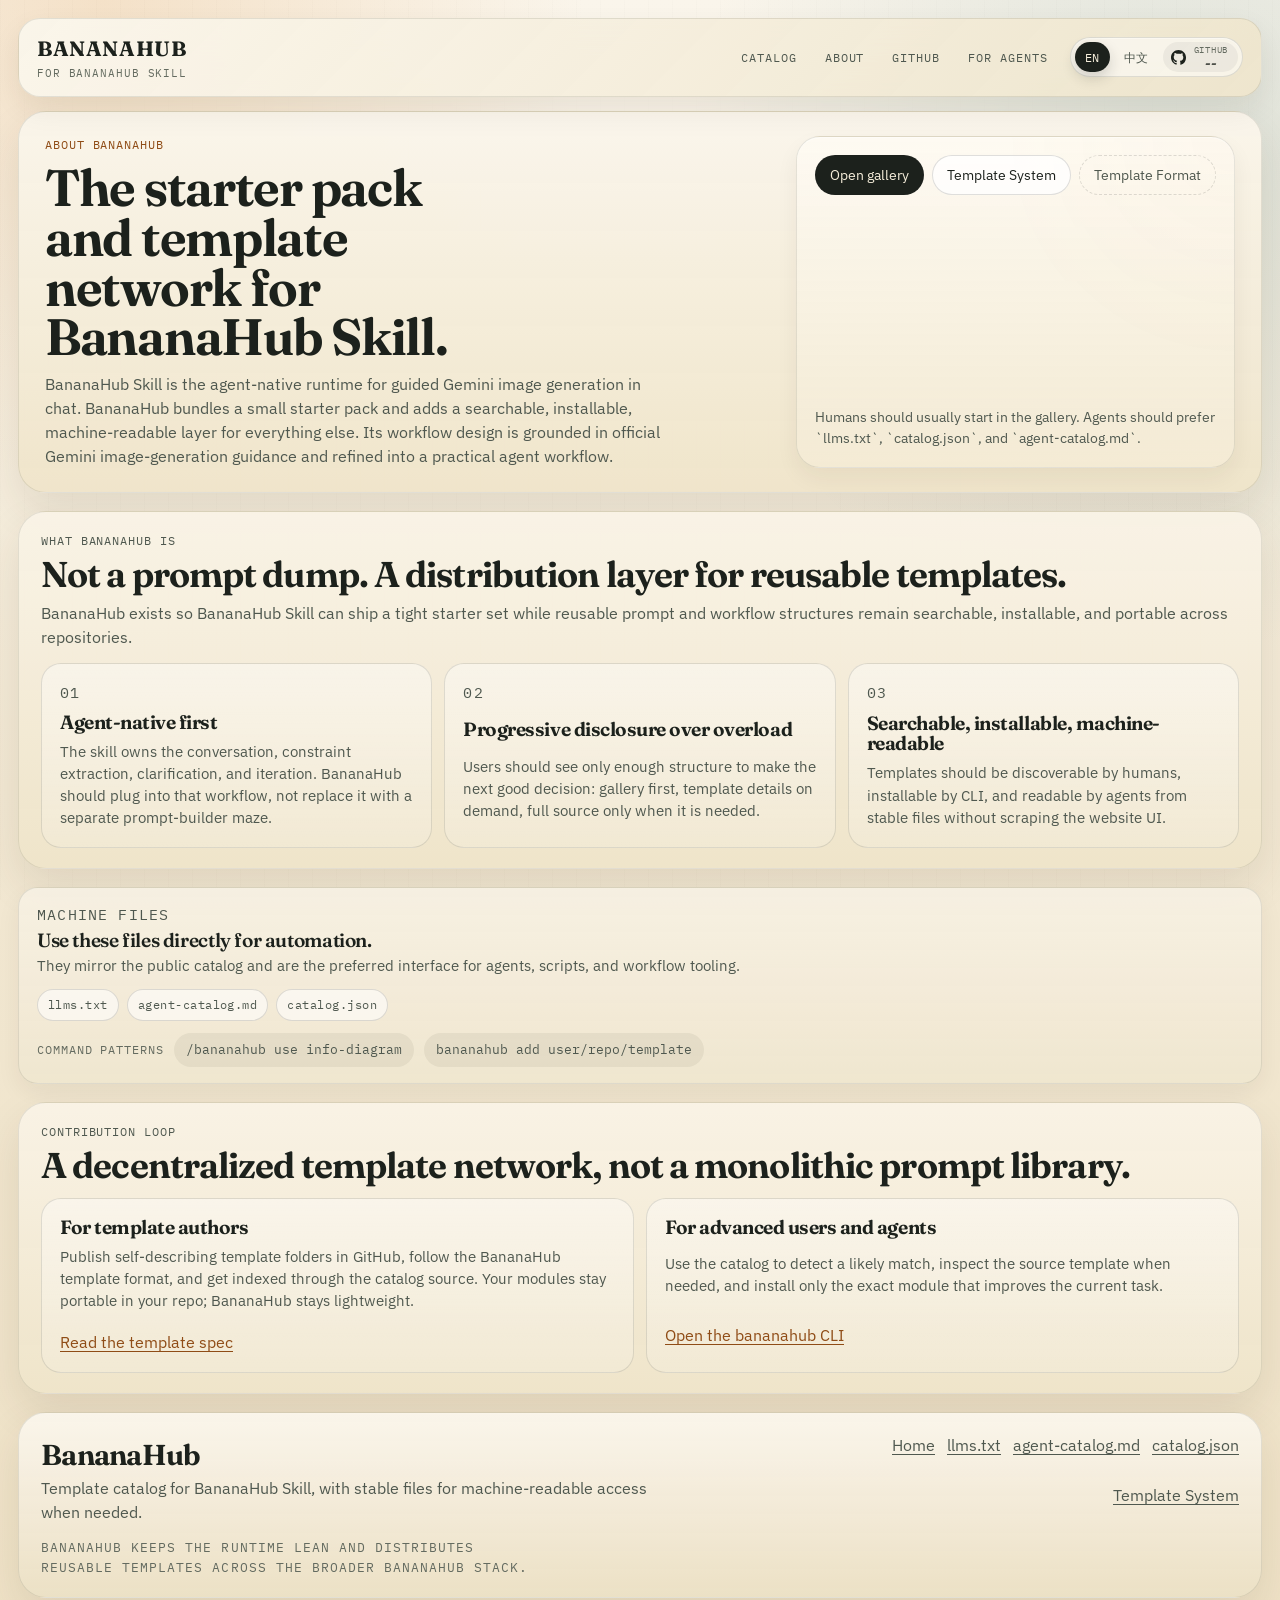
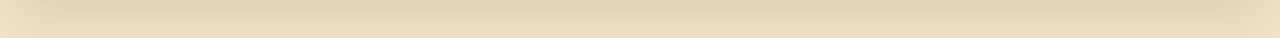
==== commit 4ace895d: "feat: index official template library" ====
--- a/about.html
+++ b/about.html
@@ -161,7 +161,7 @@
 
         <p class="agent-install-line">
           <span data-i18n="about.machineFiles.installPattern">Command patterns</span>
-          <code>/bananahub use cute-sticker</code>
+          <code>/bananahub use info-diagram</code>
           <code>bananahub add user/repo/template</code>
         </p>
       </section>
--- a/css/style.css
+++ b/css/style.css
@@ -897,8 +897,8 @@
 
 .card-grid {
   display: grid;
-  grid-template-columns: repeat(auto-fit, minmax(min(100%, 210px), 1fr));
-  gap: 14px;
+  grid-template-columns: repeat(auto-fill, minmax(min(100%, 300px), 1fr));
+  gap: 16px;
   margin-top: 16px;
 }
 
@@ -1185,6 +1185,256 @@
   max-width: 100%;
   text-overflow: ellipsis;
   white-space: nowrap;
+}
+
+.card-support {
+  margin-top: 0;
+}
+
+.support-summary {
+  display: grid;
+  gap: 10px;
+  min-width: 0;
+}
+
+.support-summary-card {
+  gap: 0;
+}
+
+.support-compact {
+  display: flex;
+  align-items: center;
+  justify-content: space-between;
+  gap: 10px;
+  min-width: 0;
+  padding: 7px 9px;
+  border: 1px solid rgba(143, 76, 22, 0.14);
+  border-radius: 999px;
+  background: rgba(255, 251, 244, 0.68);
+}
+
+.support-compact-label {
+  flex: 0 0 auto;
+  color: var(--accent-deep);
+  font-family: 'IBM Plex Mono', monospace;
+  font-size: 0.62rem;
+  font-weight: 700;
+  letter-spacing: 0.08em;
+  text-transform: uppercase;
+  white-space: nowrap;
+}
+
+.support-provider-row {
+  display: flex;
+  flex-wrap: wrap;
+  justify-content: flex-end;
+  gap: 5px;
+  min-width: 0;
+  overflow: hidden;
+}
+
+.support-provider-chip,
+.support-provider-more {
+  display: inline-flex;
+  align-items: center;
+  justify-content: center;
+  gap: 5px;
+  min-height: 24px;
+  max-width: 100%;
+  padding: 0 9px;
+  border: 1px solid rgba(28, 33, 28, 0.13);
+  border-radius: 999px;
+  background: rgba(255, 255, 255, 0.72);
+  color: var(--ink);
+  font-family: 'IBM Plex Mono', monospace;
+  font-size: 0.66rem;
+  font-weight: 700;
+  letter-spacing: 0.04em;
+  line-height: 1;
+  text-transform: uppercase;
+  white-space: nowrap;
+  overflow: hidden;
+  text-overflow: ellipsis;
+}
+
+.support-provider-chip.is-recommended {
+  border-color: var(--support-chip-accent, rgba(143, 76, 22, 0.28));
+  background: rgba(217, 134, 42, 0.14);
+  color: var(--accent-deep);
+}
+
+.support-provider-mark,
+.support-model-mark {
+  flex: 0 0 auto;
+  display: inline-grid;
+  place-items: center;
+  width: 17px;
+  height: 17px;
+  border-radius: 999px;
+  background: var(--support-chip-accent, var(--accent-deep));
+  color: #fff7e6;
+  font-family: 'IBM Plex Mono', monospace;
+  font-size: 0.54rem;
+  font-weight: 800;
+  letter-spacing: -0.03em;
+  line-height: 1;
+}
+
+.support-model-mark {
+  width: 18px;
+  height: 18px;
+  font-size: 0.5rem;
+}
+
+.support-logo-img {
+  object-fit: contain;
+  background: transparent;
+}
+
+.support-provider-chip-text,
+.support-model-chip-text {
+  min-width: 0;
+  overflow: hidden;
+  text-overflow: ellipsis;
+}
+
+.support-provider-chip.is-model-only {
+  display: block;
+  min-width: 0;
+  color: var(--ink-soft);
+  font-family: inherit;
+  font-size: 0.72rem;
+  font-weight: 600;
+  letter-spacing: 0;
+  line-height: 24px;
+  text-transform: none;
+}
+
+.support-provider-more {
+  color: var(--ink-faint);
+  background: rgba(28, 33, 28, 0.04);
+}
+
+.support-recommended {
+  display: grid;
+  grid-template-columns: auto minmax(0, 1fr);
+  gap: 10px;
+  align-items: center;
+  padding: 12px 14px;
+  border: 1px solid rgba(143, 76, 22, 0.18);
+  border-radius: 16px;
+  background:
+    linear-gradient(135deg, rgba(255, 250, 242, 0.95), rgba(244, 230, 199, 0.88)),
+    radial-gradient(circle at top right, rgba(217, 134, 42, 0.16), transparent 48%);
+  box-shadow: inset 0 1px 0 rgba(255, 255, 255, 0.46);
+}
+
+.support-recommended > .support-provider-chip {
+  min-height: 36px;
+  padding: 0 12px;
+  border-radius: 12px;
+}
+
+.support-recommended-copy {
+  display: grid;
+  gap: 2px;
+  min-width: 0;
+}
+
+.support-recommended-label {
+  color: var(--accent-deep);
+  font-family: 'IBM Plex Mono', monospace;
+  font-size: 0.68rem;
+  font-weight: 700;
+  letter-spacing: 0.08em;
+  text-transform: uppercase;
+}
+
+.support-recommended-model {
+  font-size: 0.98rem;
+  line-height: 1.25;
+  overflow-wrap: anywhere;
+}
+
+.support-detail-grid {
+  display: grid;
+  gap: 12px;
+  padding: 0 14px 14px;
+  border-top: 1px solid rgba(28, 33, 28, 0.08);
+}
+
+.support-group {
+  display: grid;
+  gap: 8px;
+}
+
+.support-provider-group {
+  display: grid;
+  gap: 10px;
+  min-width: 0;
+  padding: 12px;
+  border: 1px solid rgba(28, 33, 28, 0.08);
+  border-radius: 14px;
+  background: rgba(255, 255, 255, 0.48);
+}
+
+.support-provider-heading {
+  display: flex;
+  align-items: center;
+  gap: 8px;
+  min-width: 0;
+}
+
+.support-provider-heading .support-group-label {
+  min-width: 0;
+  overflow: hidden;
+  text-overflow: ellipsis;
+  white-space: nowrap;
+}
+
+.support-provider-model-row {
+  min-width: 0;
+}
+
+.support-group-label {
+  color: var(--ink-faint);
+  font-family: 'IBM Plex Mono', monospace;
+  font-size: 0.68rem;
+  letter-spacing: 0.08em;
+  text-transform: uppercase;
+}
+
+.support-chip-row {
+  display: flex;
+  flex-wrap: wrap;
+  gap: 8px;
+}
+
+.support-chip {
+  display: inline-flex;
+  align-items: center;
+  gap: 6px;
+  min-height: 28px;
+  max-width: 100%;
+  padding: 0 10px;
+  border: 1px solid rgba(28, 33, 28, 0.1);
+  border-radius: 999px;
+  background: rgba(255, 255, 255, 0.84);
+  color: var(--ink);
+  font-size: 0.78rem;
+  white-space: nowrap;
+  overflow: hidden;
+  text-overflow: ellipsis;
+}
+
+.support-model-chip {
+  padding-left: 6px;
+}
+
+.support-model-chip.is-recommended {
+  border-color: var(--support-chip-accent, rgba(143, 76, 22, 0.28));
+  background: rgba(217, 134, 42, 0.14);
+  color: var(--accent-deep);
 }
 
 .badge {
@@ -1881,6 +2131,10 @@
   margin-top: 12px;
 }
 
+.modal-support {
+  margin-top: 18px;
+}
+
 .modal-meta {
   display: grid;
   grid-template-columns: repeat(2, minmax(0, 1fr));
@@ -1898,6 +2152,35 @@
 
 .modal-meta-item .label {
   font-size: 0.68rem;
+}
+
+.support-summary-modal {
+  gap: 12px;
+}
+
+.support-summary-modal .support-recommended {
+  padding: 16px 18px;
+  border-radius: 18px;
+}
+
+.support-summary-modal .support-recommended > .support-provider-chip {
+  min-height: 40px;
+}
+
+.support-summary-modal .support-recommended-model {
+  font-size: 1.04rem;
+}
+
+.support-summary-modal .support-detail-grid {
+  grid-template-columns: repeat(auto-fit, minmax(min(100%, 240px), 1fr));
+  padding: 16px 18px;
+  border: 1px solid rgba(28, 33, 28, 0.08);
+  border-radius: 16px;
+  background: rgba(255, 251, 244, 0.72);
+}
+
+.support-summary-modal .support-detail-grid-static {
+  border-top: 0;
 }
 
 .modal-actions {
@@ -2144,7 +2427,7 @@
   }
 
   .card-grid {
-    grid-template-columns: repeat(auto-fill, minmax(180px, 1fr));
+    grid-template-columns: repeat(auto-fill, minmax(min(100%, 240px), 1fr));
   }
 }
 
@@ -2192,7 +2475,7 @@
   }
 
   .card-grid {
-    grid-template-columns: repeat(auto-fit, minmax(min(100%, 210px), 1fr));
+    grid-template-columns: 1fr;
   }
 
   .modal-overlay,
